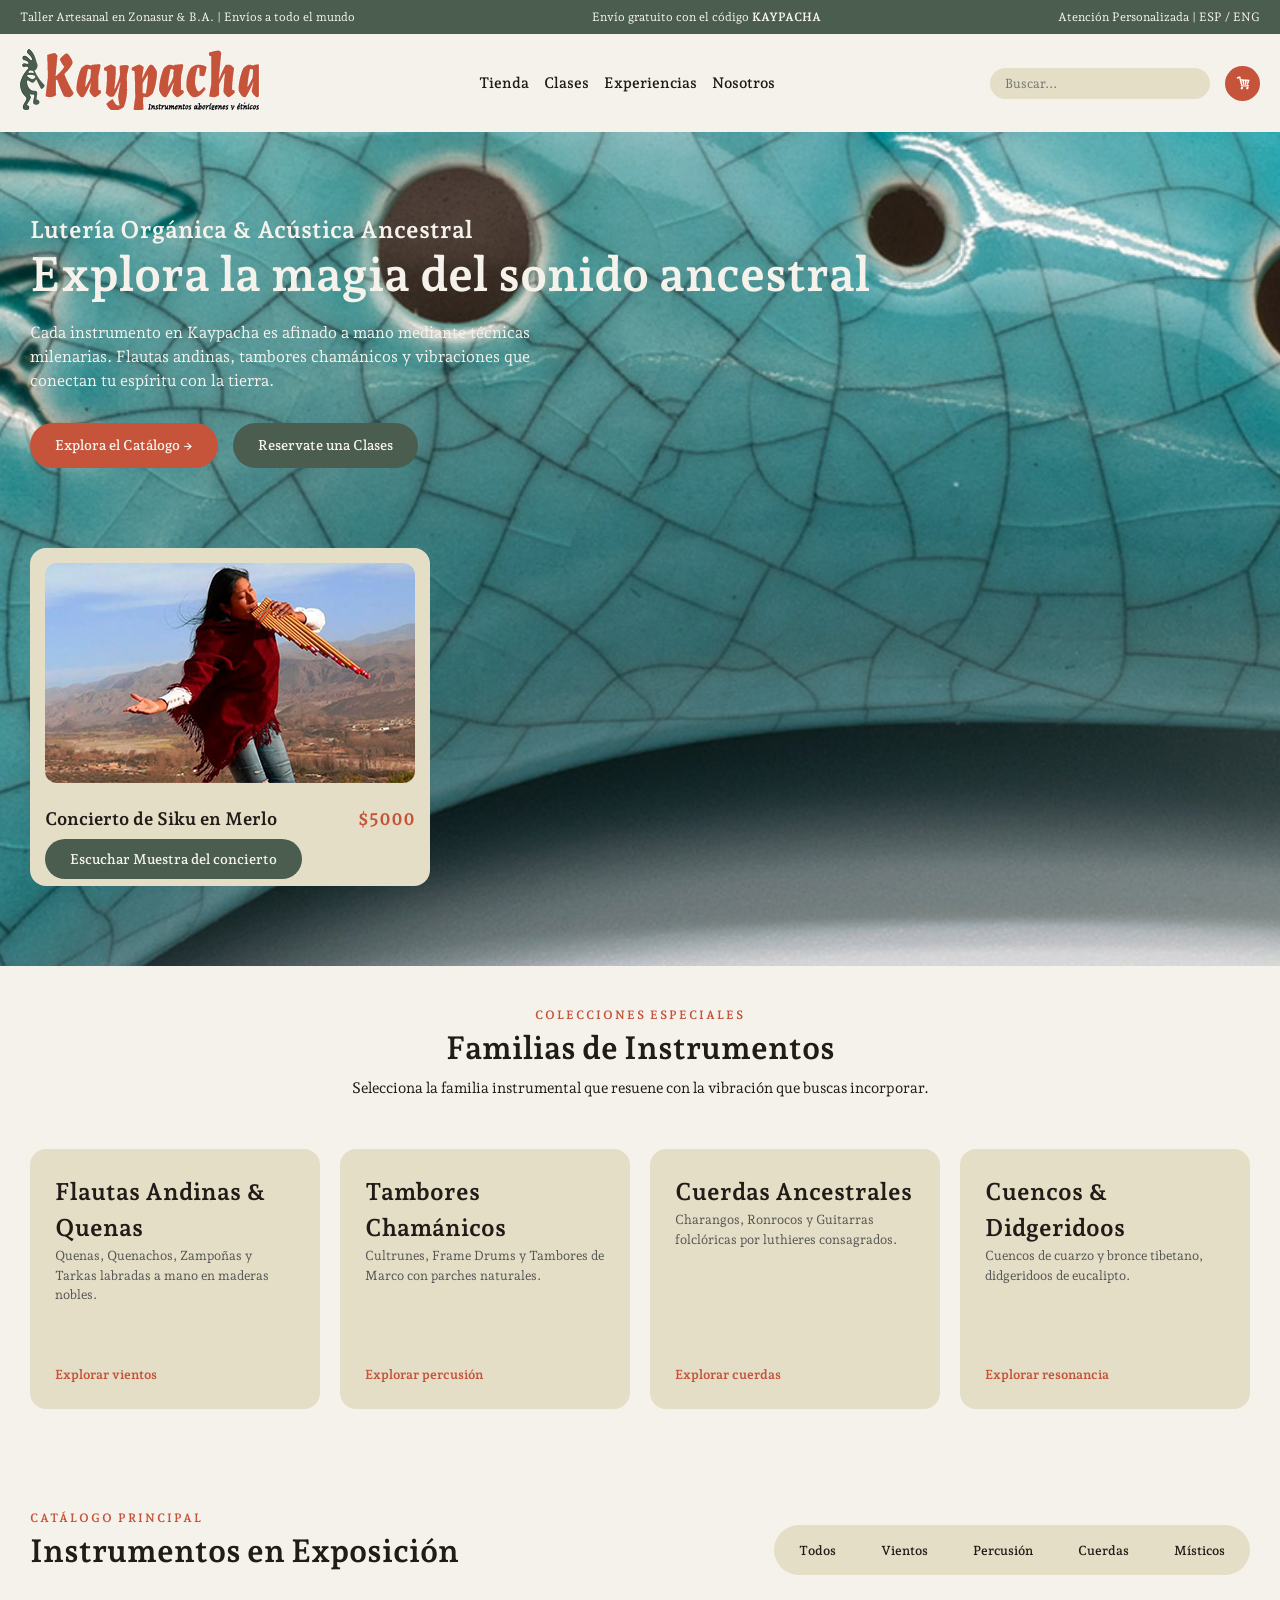
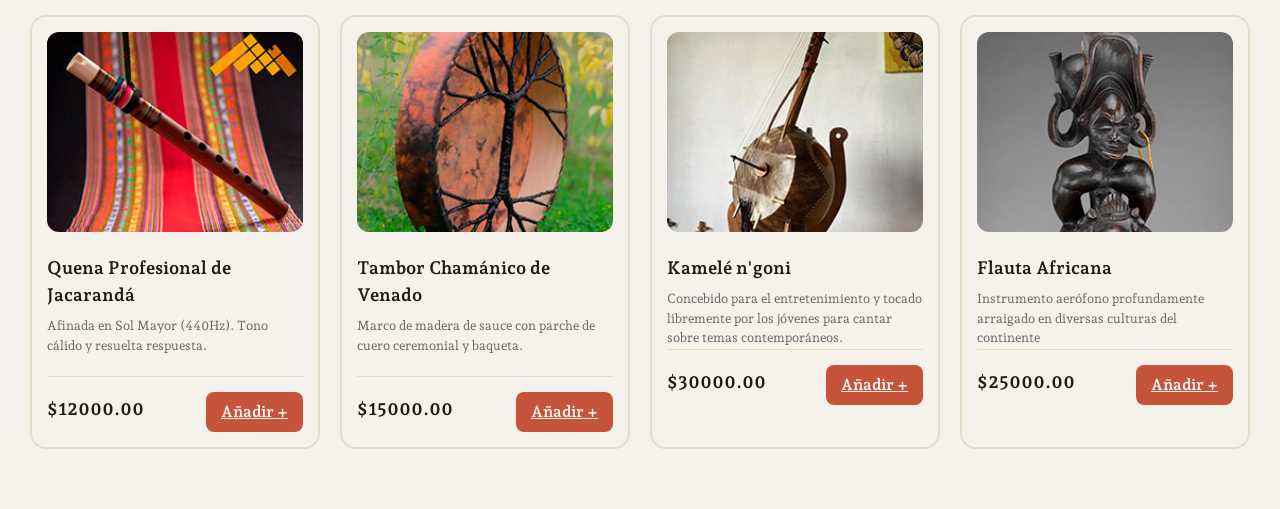
==== index.html @ 6bc09d7e "mas_avances" ====
<!DOCTYPE html>
<html lang="es">
<head>
    <meta charset="UTF-8">
    <meta name="viewport" content="width=device-width, initial-scale=1.0">
    <link rel="stylesheet" href="estilos.css">
    <title>keypacha</title>
</head>
<body>
    <header>
        <div class="green_bar">
            <span>Taller Artesanal en Zonasur & B.A. | Envíos a todo el mundo</span>
            <span>Envío gratuito con el código <strong>KAYPACHA</strong></span>
            <span>Atención Personalizada | ESP / ENG</span>
        </div>
        <nav>
            <div><a href="index.html"><img src="img/logo.gif" alt="keypacha"></a></div>
            <ul>
                <li><a href="index.html">Tienda</a></li>
                <li><a href="clases.html">Clases</a></li>
                <li><a href="experiencias.html">Experiencias</a></li>
                <li><a href="nosotros.html">Nosotros</a></li>
            </ul>
            <div class="search_section">
                <input type="text" class="search_bar" placeholder="Buscar...">
                <a href="#" class="icono-carrito"><img src="img/carrito.svg" alt=""></a>
            </div>
        </nav>
    </header>
    <main>
        <section class="front">
            <div class="front_text">
                <h2>Lutería Orgánica & Acústica Ancestral</h2>
                <h1>Explora la magia del sonido ancestral</h1>
                <p>Cada instrumento en Kaypacha es afinado a mano mediante técnicas milenarias. Flautas andinas, tambores chamánicos y vibraciones que conectan tu espíritu con la tierra.</p>
                <div class="buttons">
                    <a href="#tienda" class="btn-primary">Explora el Catálogo →</a>
                    <a href="clases.html" class="btn-secondary">Reservate una Clases</a>
                </div>
            </div>
            <div class="front_card">
                <img src="img/siku.jpg" alt="siku">
                <div class="front_card_conteiner">
                    <h2>Concierto de Siku en Merlo</h2>
                    <h3 class="price">$5000</h3>
                </div>
                <a href="#" class="btn-secondary">Escuchar Muestra del concierto</a>
            </div>
        </section>
        <section class="collections">
            <h3>COLECCIONES ESPECIALES</h3>
            <h2 class="tittle">Familias de Instrumentos</h2>
            <p class="subtittle">Selecciona la familia instrumental que resuene con la vibración que buscas incorporar.</p>
            <div class="collections_grid">
                <div class="collection_card">
                    <img>
                    <h2>Flautas Andinas & Quenas</h2>
                    <p>Quenas, Quenachos, Zampoñas y Tarkas labradas a mano en maderas nobles.</p>
                    <a href="">Explorar vientos</a>
                </div>
                <div class="collection_card">
                    <img>
                    <h2>Tambores Chamánicos</h2>
                    <p>Cultrunes, Frame Drums y Tambores de Marco con parches naturales.</p>
                    <a href="">Explorar percusión</a>
                </div>
                <div class="collection_card">
                    <img>
                    <h2>Cuerdas Ancestrales</h2>
                    <p>Charangos, Ronrocos y Guitarras folclóricas por luthieres consagrados.</p>
                    <a href="">Explorar cuerdas</a>
                </div>
                <div class="collection_card">
                    <img>
                    <h2>Cuencos & Didgeridoos</h2>
                    <p>Cuencos de cuarzo y bronce tibetano, didgeridoos de eucalipto.</p>
                    <a href="">Explorar resonancia</a>
                </div>
            </div>
        </section>
        <section class="catalog">
            <div class="catalog_header">
                <div>
                    <h3>CATÁLOGO PRINCIPAL</h3>
                    <h2>Instrumentos en Exposición</h2>
                </div>
                <ul class="filters">
                    <li class="button_filter"><a href="">Todos</a></li>
                    <li class="button_filter"><a href="">Vientos</a></li>
                    <li class="button_filter"><a href="">Percusión</a></li>
                    <li class="button_filter"><a href="">Cuerdas</a></li>
                    <li class="button_filter"><a href="">Místicos</a></li>
                </ul>
            </div>
            <div class="products_grid">
                <div class="product_card">
                    <img src="img/qna.jpg" alt="">
                    <h2>Quena Profesional de Jacarandá</h2>
                    <p>Afinada en Sol Mayor (440Hz). Tono cálido y resuelta respuesta.</p>
                    <div class="product_card_footer">
                        <h2>$12000.00</h2>
                        <a href="" class="add_button">Añadir +</a>
                    </div>
                </div>
                <div class="product_card">
                    <img src="img/tm.jpg" alt="">
                    <h2>Tambor Chamánico de Venado</h2>
                    <p>Marco de madera de sauce con parche de cuero ceremonial y baqueta.</p>
                    <div class="product_card_footer">
                        <h2>$15000.00</h2>
                        <a href="" class="add_button">Añadir +</a>
                    </div>
                </div>
                <div class="product_card">
                    <img src="img/km.jpg" alt="">
                    <h2>Kamelé n'goni</h2>
                    <p>Concebido para el entretenimiento y tocado libremente por los jóvenes para cantar sobre temas contemporáneos.</p>
                    <div class="product_card_footer">
                        <h2>$30000.00</h2>
                        <a href="" class="add_button">Añadir +</a>
                    </div>
                </div>
                <div class="product_card">
                    <img src="img/fl.jpg" alt="">
                    <h2>Flauta Africana</h2>
                    <p>Instrumento aerófono profundamente arraigado en diversas culturas del continente</p>
                    <div class="product_card_footer">
                        <h2>$25000.00</h2>
                        <a href="" class="add_button">Añadir +</a>
                    </div>
                </div>
            </div>
        </section>
    </main>
    <footer>
        <div>
            <div>
                <h2></h2>
                <p></p>
            </div>
            <div>
                <h2></h2>
                <a href=""></a>
                <a href=""></a>
            </div>
            <div>
                <h2></h2>
                <a href=""></a>
                <a href=""></a>
            </div>
        </div>
        <h3></h3>
    </footer>
</body>
</html>
---- estilos.css ----
/*general*/
@charset "UTF-8" ;
@import url('https://fonts.googleapis.com/css2?family=Andada+Pro:wght@400;600;700&display=swap');
:root {
    --color-fondo: #F5F2EC;
    --color-tarjetas: #E4DEC7;
    --color-texto: #221C18;
    --color-terracota: #C6543A;
    --color-verde: #4A5D4E;
    --fuente: 'Andada Pro', serif;
}
* {
    margin: 0;
    padding: 0;
    box-sizing: border-box;
}
body {
    background-color: var(--color-fondo);
    color: var(--color-texto);
    font-family: var(--fuente);
    line-height: 1.5;
}
/*header*/
.green_bar{
    background-color: var(--color-verde);
    color: var(--color-fondo);
    font-size: 12px;
    padding: 8px 20px;
    display: flex;
    justify-content: space-between;
    align-items: center;
}
nav{
    display: flex;
    justify-content: space-between;
    padding: 15px 20px;
    align-items: center;
}
nav ul{
    display: flex;
    gap: 15px;
}
nav li{
    list-style: none;
}
nav a {
    color: var(--color-texto);
    text-decoration: none;
    font-weight: 600;
    font-size: 15px;
}
.search_section {
    display: flex;
    align-items: center;
    gap: 15px;
}
.search_bar {
    background-color: var(--color-tarjetas);
    border: none;
    padding: 8px 15px;
    border-radius: 20px;
    font-family: inherit;
    font-size: 13px;
    width: 220px;
}
.icono-carrito {
    background-color: var(--color-terracota);
    color: var(--color-fondo);
    width: 35px;
    height: 35px;
    border-radius: 50%;
    display: flex;
    justify-content: center;
    align-items: center;
    text-decoration: none;
    font-weight: bold;
}
/*section .front*/
.front{
    display: flex;
    background-image: url('img/oca.jpg');
    background-size: cover;
    background-position: center;
    padding: 80px 30px; 
    color: var(--color-fondo);    
    justify-content: space-between;
    align-items: center;
    gap: 40px;
    flex-wrap: wrap;
}
.front_text h1 {
    font-size: 48px;
    line-height: 1.1;
    margin-bottom: 20px;
}
.front_text p {
    font-size: 16px;
    margin-bottom: 30px;
    max-width: 500px;
}
.buttons {
    display: flex;
    gap: 15px;
    margin-bottom: 40px;
}
.btn-primary{
    background-color: var(--color-terracota);
    color: var(--color-fondo);
    padding: 12px 25px;
    border-radius: 25px;
    text-decoration: none;
    font-weight: 600;
    font-size: 14px;

}
.btn-secondary{
    background-color: var(--color-verde);
    color: var(--color-fondo);
    padding: 12px 25px;
    border-radius: 25px;
    text-decoration: none;
    font-weight: 600;
    font-size: 14px;
}
.front_card {
    background-color: var(--color-tarjetas);
    padding: 15px;
    border-radius: 16px;
    width: 400px;
    color: var(--color-texto);
    position: relative;
}
.front_card img {
    width: 100%;
    height: 220px;
    object-fit: cover;
    border-radius: 12px;
    margin-bottom: 15px;
}
.front_card_conteiner {
    display: flex;
    justify-content: space-between;
    align-items: center;
    margin-bottom: 15px;
}
.front_card_conteiner h2 {
    font-size: 18px;
}
.front_card h3.price {
    color: var(--color-terracota);
    font-weight: bold;
    font-size: 18px;
}
/*collections*/
.collections {
    padding: 80px 0;
    background-color: var(--color-fondo);
    text-align: center;
    padding: 40px 30px;
}
.collections .tittle{
    font-size: 32px;
    margin-bottom: 5px;
}
.collections .subtittle{
    font-size: 15px;
    margin-bottom: 50px;
}
.collections h3 {
    color: var(--color-terracota);
    font-size: 12px;
    font-weight: bold;
    letter-spacing: 2px;
}
.collections_grid {
    display: grid;
    grid-template-columns: repeat(auto-fit, minmax(250px, 1fr));
    gap: 20px;
}
.collection_card {
    background-color: var(--color-tarjetas);
    border-radius: 16px;
    padding: 25px;
    text-align: left;
    height: 260px;
    display: flex;
    flex-direction: column;
}
.collection_card h3 {
    font-size: 20px;
    margin-bottom: 10px;
}
.collection_card p {
    font-size: 13px;
    color: #555;
    flex-grow: 1;
}
.collection_card a {
    color: var(--color-terracota);
    font-weight: 700;
    font-size: 13px;
    text-decoration: none;
}
/*catalog*/
.catalog{
    padding: 60px 30px;
    background-color: var(--color-fondo);
}
.catalog_header {
    display: flex;
    justify-content: space-between;
    align-items: flex-end;
    margin-bottom: 40px;
    flex-wrap: wrap;
}
.catalog_header div h3 {
    color: var(--color-terracota);
    font-size: 12px;
    font-weight: bold;
    letter-spacing: 2px;
}
.catalog_header div h2{
    font-size: 32px;
}
.filters {
    background-color: var(--color-tarjetas);
    padding: 5px;
    border-radius: 30px;
    display: flex;
    gap: 5px;
}
.button_filter {
    list-style: none;
    padding: 8px 20px;
    border-radius: 20px;
    cursor: pointer;
    transition: all 0.3s ease;
}
.button_filter a{
    text-decoration: none;
    color: var(--color-texto);
    font-family: inherit;
    font-weight: 600;
    font-size: 13px;
}
.product_card {
    background-color: var(--color-fondo);
    border: 2px solid var(--color-tarjetas);
    border-radius: 16px;
    padding: 15px;
    position: relative;
}
.product_card img {
    width: 100%;
    height: 200px;
    object-fit: cover;
    border-radius: 12px;
    margin-bottom: 15px;
}
.product_card h2 {
    font-size: 18px;
    margin-bottom: 8px;
}
.product_card p {
    font-size: 13px;
    color: #666;
    margin-bottom: 20px;
    height: 40px; 
}
.products_grid {
    display: grid;
    grid-template-columns: repeat(auto-fit, minmax(250px, 1fr));
    gap: 20px;
}
.product_card_footer {
    display: flex;
    justify-content: space-between;
    align-items: center;
    border-top: 1px solid var(--color-tarjetas);
    padding-top: 15px;
}
.add_button {
    background-color: var(--color-terracota);
    color: var(--color-fondo);
    border: none;
    padding: 8px 15px;
    border-radius: 8px;
    font-weight: bold;
    font-family: inherit;
    cursor: pointer;
}
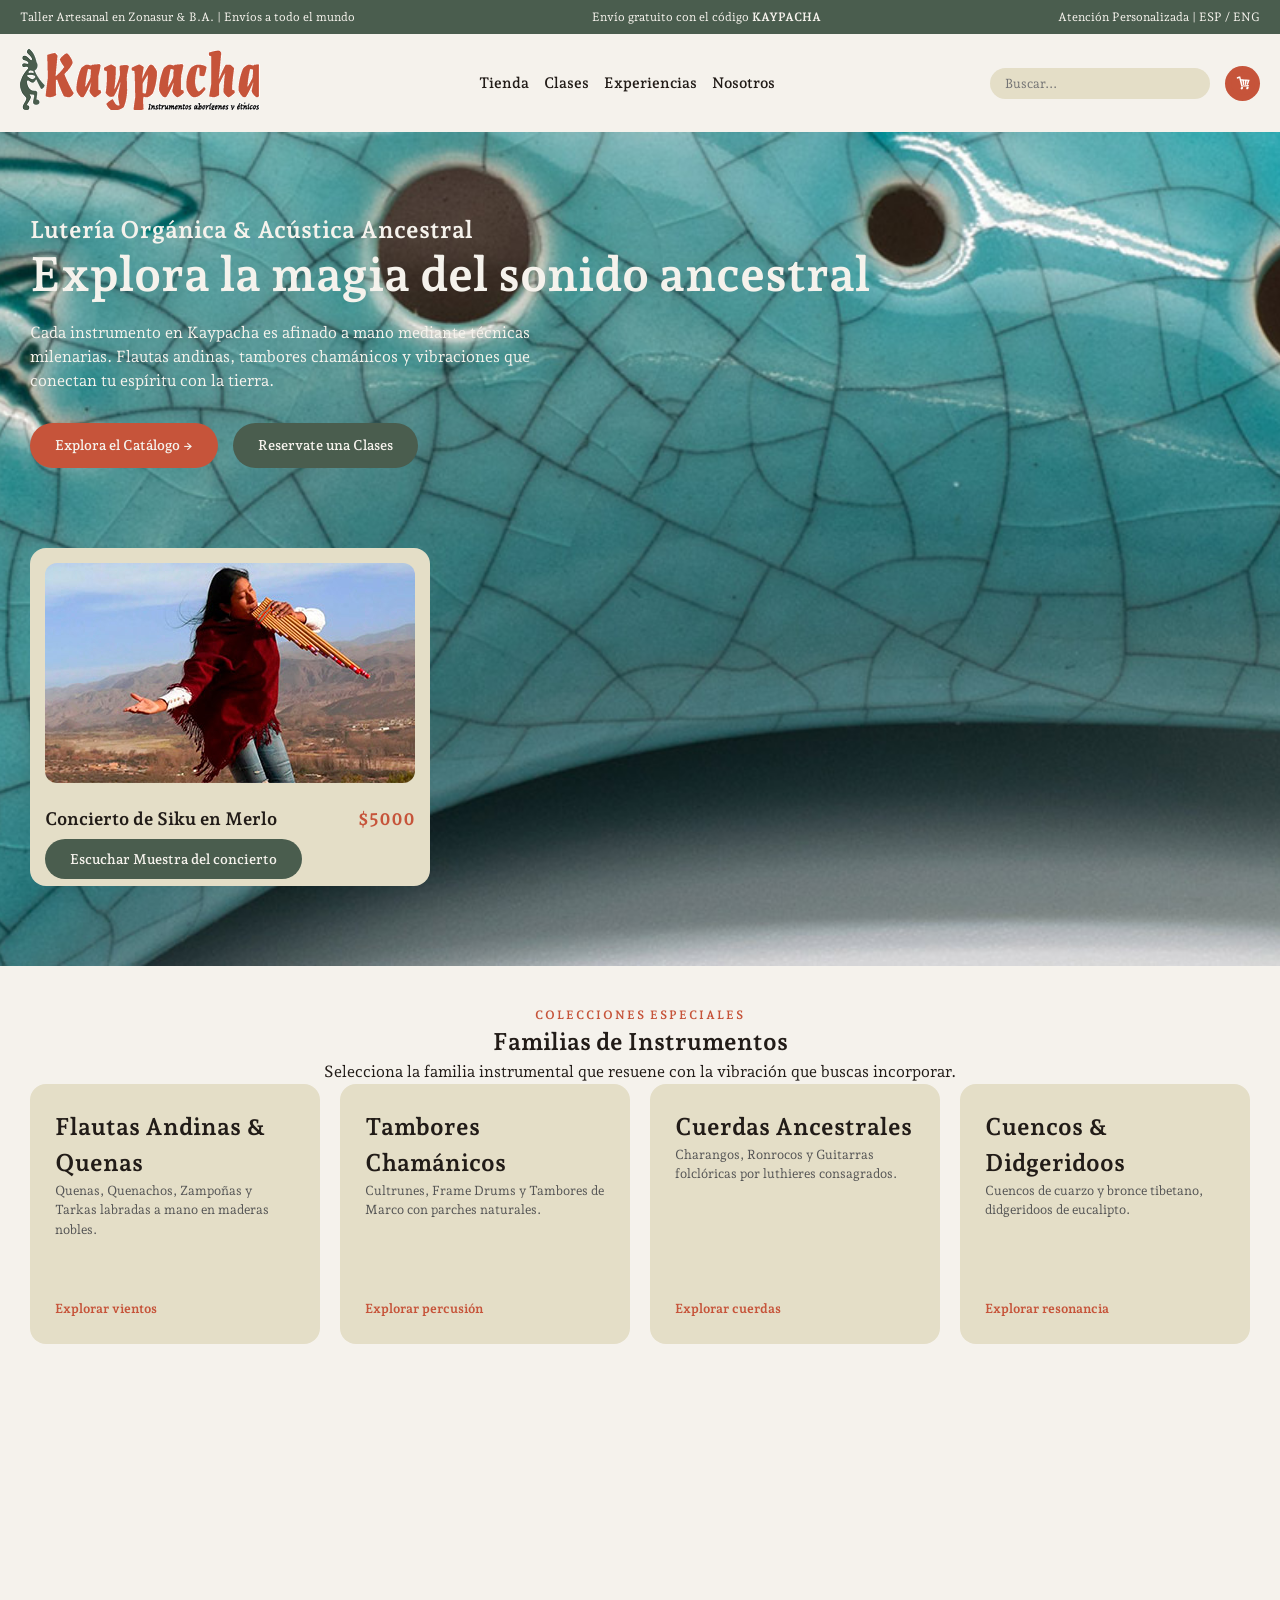
==== commit dacfe5b7: "Merge pull request #15 from Compu3Unla/main pull" ====
--- a/index.html
+++ b/index.html
@@ -3,7 +3,7 @@
 <head>
     <meta charset="UTF-8">
     <meta name="viewport" content="width=device-width, initial-scale=1.0">
-    <link rel="stylesheet" href="estilos.css">
+    <link rel="stylesheet" href="style.css">
     <title>keypacha</title>
 </head>
 <body>
@@ -49,8 +49,8 @@
         </section>
         <section class="collections">
             <h3>COLECCIONES ESPECIALES</h3>
-            <h2 class="tittle">Familias de Instrumentos</h2>
-            <p class="subtittle">Selecciona la familia instrumental que resuene con la vibración que buscas incorporar.</p>
+            <h2>Familias de Instrumentos</h2>
+            <p>Selecciona la familia instrumental que resuene con la vibración que buscas incorporar.</p>
             <div class="collections_grid">
                 <div class="collection_card">
                     <img>
@@ -78,55 +78,55 @@
                 </div>
             </div>
         </section>
-        <section class="catalog">
-            <div class="catalog_header">
+        <section>
+            <div>
                 <div>
-                    <h3>CATÁLOGO PRINCIPAL</h3>
-                    <h2>Instrumentos en Exposición</h2>
+                    <h3></h3>
+                    <h2></h2>
                 </div>
-                <ul class="filters">
-                    <li class="button_filter"><a href="">Todos</a></li>
-                    <li class="button_filter"><a href="">Vientos</a></li>
-                    <li class="button_filter"><a href="">Percusión</a></li>
-                    <li class="button_filter"><a href="">Cuerdas</a></li>
-                    <li class="button_filter"><a href="">Místicos</a></li>
+                <ul>
+                    <li></li>
+                    <li></li>
+                    <li></li>
+                    <li></li>
+                    <li></li>
                 </ul>
             </div>
-            <div class="products_grid">
-                <div class="product_card">
-                    <img src="img/qna.jpg" alt="">
-                    <h2>Quena Profesional de Jacarandá</h2>
-                    <p>Afinada en Sol Mayor (440Hz). Tono cálido y resuelta respuesta.</p>
-                    <div class="product_card_footer">
-                        <h2>$12000.00</h2>
-                        <a href="" class="add_button">Añadir +</a>
+            <div>
+                <div>
+                    <img src="" alt="">
+                    <h2></h2>
+                    <h3></h3>
+                    <div>
+                        <h2></h2>
+                        <a href=""></a>
                     </div>
                 </div>
-                <div class="product_card">
-                    <img src="img/tm.jpg" alt="">
-                    <h2>Tambor Chamánico de Venado</h2>
-                    <p>Marco de madera de sauce con parche de cuero ceremonial y baqueta.</p>
-                    <div class="product_card_footer">
-                        <h2>$15000.00</h2>
-                        <a href="" class="add_button">Añadir +</a>
+                <div>
+                    <img src="" alt="">
+                    <h2></h2>
+                    <h3></h3>
+                    <div>
+                        <h2></h2>
+                        <a href=""></a>
                     </div>
                 </div>
-                <div class="product_card">
-                    <img src="img/km.jpg" alt="">
-                    <h2>Kamelé n'goni</h2>
-                    <p>Concebido para el entretenimiento y tocado libremente por los jóvenes para cantar sobre temas contemporáneos.</p>
-                    <div class="product_card_footer">
-                        <h2>$30000.00</h2>
-                        <a href="" class="add_button">Añadir +</a>
+                <div>
+                    <img src="" alt="">
+                    <h2></h2>
+                    <h3></h3>
+                    <div>
+                        <h2></h2>
+                        <a href=""></a>
                     </div>
                 </div>
-                <div class="product_card">
-                    <img src="img/fl.jpg" alt="">
-                    <h2>Flauta Africana</h2>
-                    <p>Instrumento aerófono profundamente arraigado en diversas culturas del continente</p>
-                    <div class="product_card_footer">
-                        <h2>$25000.00</h2>
-                        <a href="" class="add_button">Añadir +</a>
+                <div>
+                    <img src="" alt="">
+                    <h2></h2>
+                    <h3></h3>
+                    <div>
+                        <h2></h2>
+                        <a href=""></a>
                     </div>
                 </div>
             </div>
--- a/style.css
+++ b/style.css
@@ -0,0 +1,291 @@
+/*general*/
+@charset "UTF-8" ;
+@import url('https://fonts.googleapis.com/css2?family=Andada+Pro:wght@400;600;700&display=swap');
+:root {
+    --color-fondo: #F5F2EC;
+    --color-tarjetas: #E4DEC7;
+    --color-texto: #221C18;
+    --color-terracota: #C6543A;
+    --color-verde: #4A5D4E;
+    --fuente: 'Andada Pro', serif;
+}
+* {
+    margin: 0;
+    padding: 0;
+    box-sizing: border-box;
+}
+body {
+    background-color: var(--color-fondo);
+    color: var(--color-texto);
+    font-family: var(--fuente);
+    line-height: 1.5;
+}
+/*header*/
+.green_bar{
+    background-color: var(--color-verde);
+    color: var(--color-fondo);
+    font-size: 12px;
+    padding: 8px 20px;
+    display: flex;
+    justify-content: space-between;
+    align-items: center;
+}
+nav{
+    display: flex;
+    justify-content: space-between;
+    padding: 15px 20px;
+    align-items: center;
+}
+nav ul{
+    display: flex;
+    gap: 15px;
+}
+nav li{
+    list-style: none;
+}
+nav a {
+    color: var(--color-texto);
+    text-decoration: none;
+    font-weight: 600;
+    font-size: 15px;
+}
+.search_section {
+    display: flex;
+    align-items: center;
+    gap: 15px;
+}
+.search_bar {
+    background-color: var(--color-tarjetas);
+    border: none;
+    padding: 8px 15px;
+    border-radius: 20px;
+    font-family: inherit;
+    font-size: 13px;
+    width: 220px;
+}
+.icono-carrito {
+    background-color: var(--color-terracota);
+    color: var(--color-fondo);
+    width: 35px;
+    height: 35px;
+    border-radius: 50%;
+    display: flex;
+    justify-content: center;
+    align-items: center;
+    text-decoration: none;
+    font-weight: bold;
+}
+/*section .front*/
+.front{
+    display: flex;
+    background-image: url('img/oca.jpg');
+    background-size: cover;
+    background-position: center;
+    padding: 80px 30px; 
+    color: var(--color-fondo);    
+    justify-content: space-between;
+    align-items: center;
+    gap: 40px;
+    flex-wrap: wrap;
+}
+.front_text h1 {
+    font-size: 48px;
+    line-height: 1.1;
+    margin-bottom: 20px;
+}
+.front_text p {
+    font-size: 16px;
+    margin-bottom: 30px;
+    max-width: 500px;
+}
+.buttons {
+    display: flex;
+    gap: 15px;
+    margin-bottom: 40px;
+}
+.btn-primary{
+    background-color: var(--color-terracota);
+    color: var(--color-fondo);
+    padding: 12px 25px;
+    border-radius: 25px;
+    text-decoration: none;
+    font-weight: 600;
+    font-size: 14px;
+
+}
+.btn-secondary{
+    background-color: var(--color-verde);
+    color: var(--color-fondo);
+    padding: 12px 25px;
+    border-radius: 25px;
+    text-decoration: none;
+    font-weight: 600;
+    font-size: 14px;
+}
+.front_card {
+    background-color: var(--color-tarjetas);
+    padding: 15px;
+    border-radius: 16px;
+    width: 400px;
+    color: var(--color-texto);
+    position: relative;
+}
+.front_card img {
+    width: 100%;
+    height: 220px;
+    object-fit: cover;
+    border-radius: 12px;
+    margin-bottom: 15px;
+}
+.front_card_conteiner {
+    display: flex;
+    justify-content: space-between;
+    align-items: center;
+    margin-bottom: 15px;
+}
+.front_card_conteiner h2 {
+    font-size: 18px;
+}
+.front_card h3.price {
+    color: var(--color-terracota);
+    font-weight: bold;
+    font-size: 18px;
+}
+/*collections*/
+.collections {
+    padding: 80px 0;
+    background-color: var(--color-fondo);
+    text-align: center;
+    padding: 40px 30px;
+}
+.collections .tittle{
+    font-size: 32px;
+    margin-bottom: 5px;
+}
+.collections .subtittle{
+    font-size: 15px;
+    margin-bottom: 50px;
+}
+.collections h3 {
+    color: var(--color-terracota);
+    font-size: 12px;
+    font-weight: bold;
+    letter-spacing: 2px;
+}
+.collections_grid {
+    display: grid;
+    grid-template-columns: repeat(auto-fit, minmax(250px, 1fr));
+    gap: 20px;
+}
+.collection_card {
+    background-color: var(--color-tarjetas);
+    border-radius: 16px;
+    padding: 25px;
+    text-align: left;
+    height: 260px;
+    display: flex;
+    flex-direction: column;
+}
+.collection_card h3 {
+    font-size: 20px;
+    margin-bottom: 10px;
+}
+.collection_card p {
+    font-size: 13px;
+    color: #555;
+    flex-grow: 1;
+}
+.collection_card a {
+    color: var(--color-terracota);
+    font-weight: 700;
+    font-size: 13px;
+    text-decoration: none;
+}
+/*catalog*/
+.catalog{
+    padding: 60px 30px;
+    background-color: var(--color-fondo);
+}
+.catalog_header {
+    display: flex;
+    justify-content: space-between;
+    align-items: flex-end;
+    margin-bottom: 40px;
+    flex-wrap: wrap;
+}
+.catalog_header div h3 {
+    color: var(--color-terracota);
+    font-size: 12px;
+    font-weight: bold;
+    letter-spacing: 2px;
+}
+.catalog_header div h2{
+    font-size: 32px;
+}
+.filters {
+    background-color: var(--color-tarjetas);
+    padding: 5px;
+    border-radius: 30px;
+    display: flex;
+    gap: 5px;
+}
+.button_filter {
+    list-style: none;
+    padding: 8px 20px;
+    border-radius: 20px;
+    cursor: pointer;
+    transition: all 0.3s ease;
+}
+.button_filter a{
+    text-decoration: none;
+    color: var(--color-texto);
+    font-family: inherit;
+    font-weight: 600;
+    font-size: 13px;
+}
+.product_card {
+    background-color: var(--color-fondo);
+    border: 2px solid var(--color-tarjetas);
+    border-radius: 16px;
+    padding: 15px;
+    position: relative;
+}
+.product_card img {
+    width: 100%;
+    height: 200px;
+    object-fit: cover;
+    border-radius: 12px;
+    margin-bottom: 15px;
+}
+.product_card h2 {
+    font-size: 18px;
+    margin-bottom: 8px;
+}
+.product_card p {
+    font-size: 13px;
+    color: #666;
+    margin-bottom: 20px;
+    height: 40px; 
+}
+.products_grid {
+    display: grid;
+    grid-template-columns: repeat(auto-fit, minmax(250px, 1fr));
+    gap: 20px;
+}
+.product_card_footer {
+    display: flex;
+    justify-content: space-between;
+    align-items: center;
+    border-top: 1px solid var(--color-tarjetas);
+    padding-top: 15px;
+}
+.add_button {
+    background-color: var(--color-terracota);
+    color: var(--color-fondo);
+    border: none;
+    padding: 8px 15px;
+    border-radius: 8px;
+    font-weight: bold;
+    font-family: inherit;
+    cursor: pointer;
+}
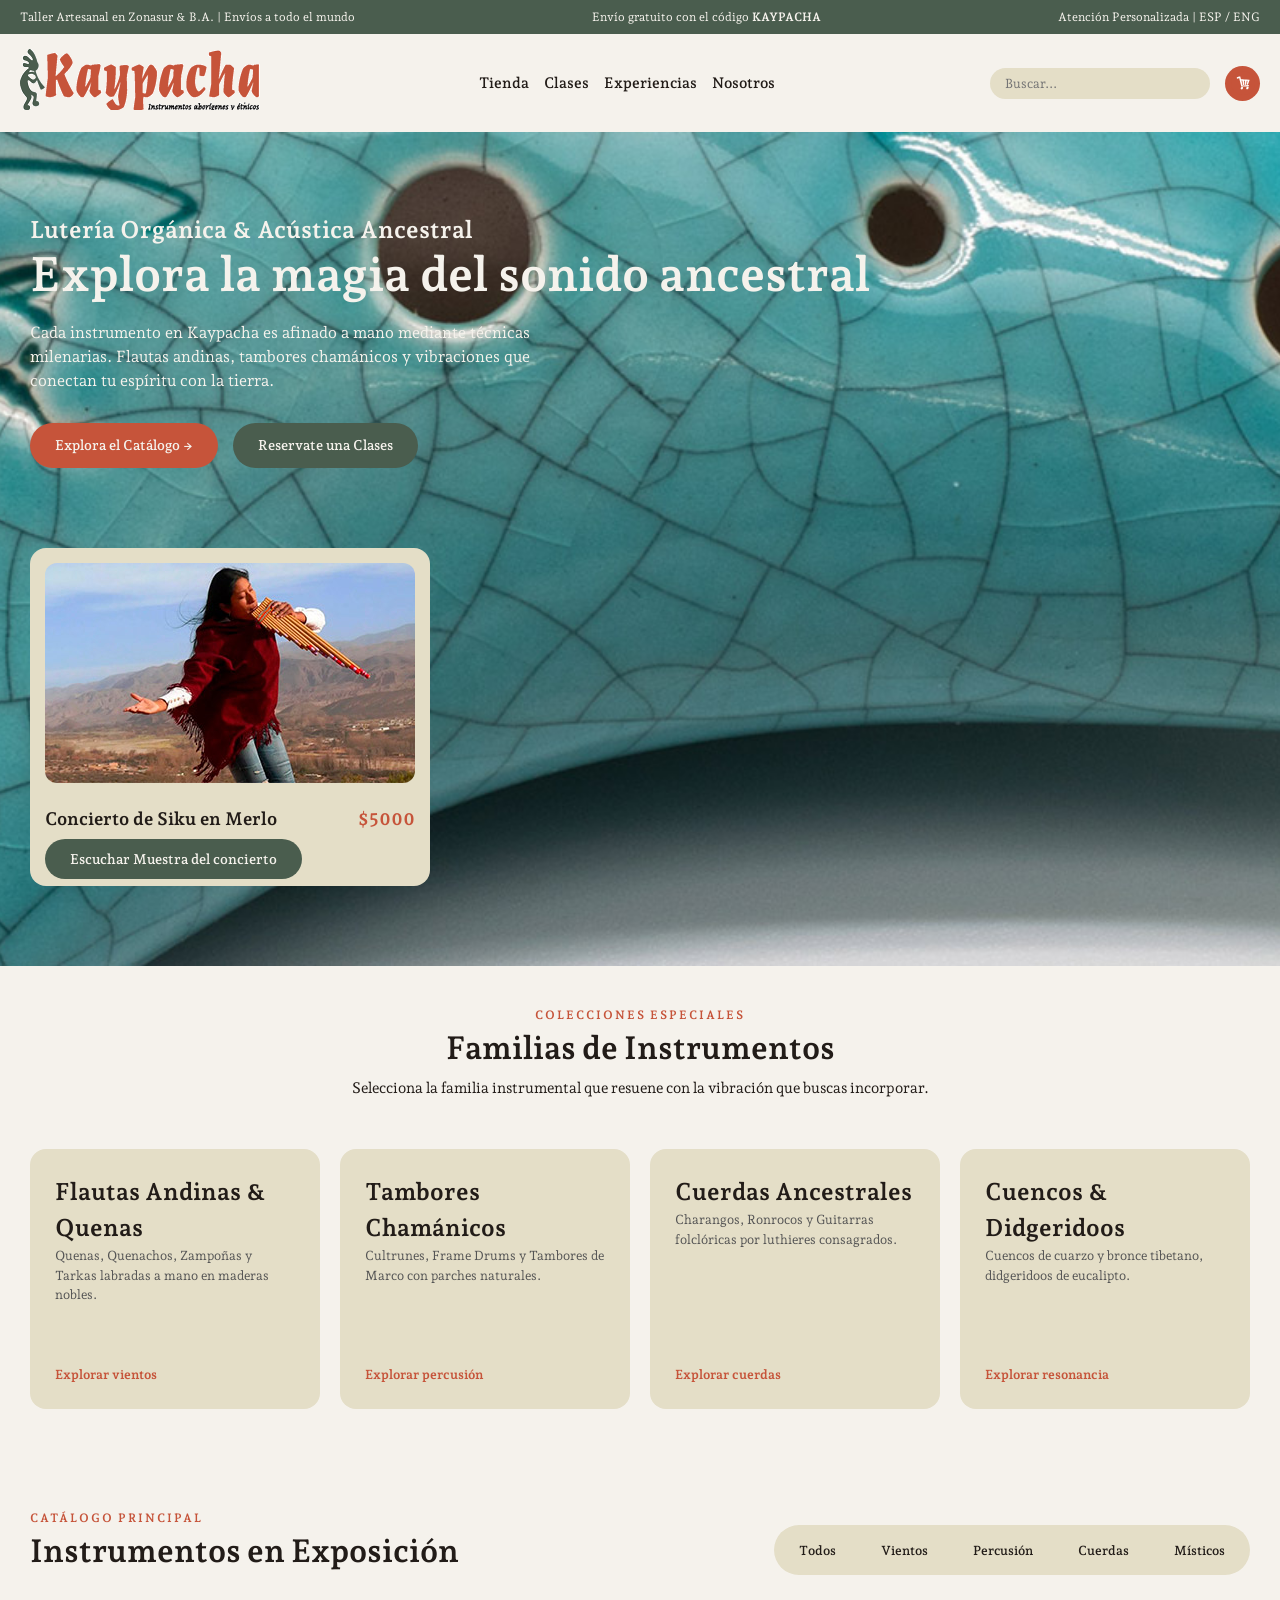
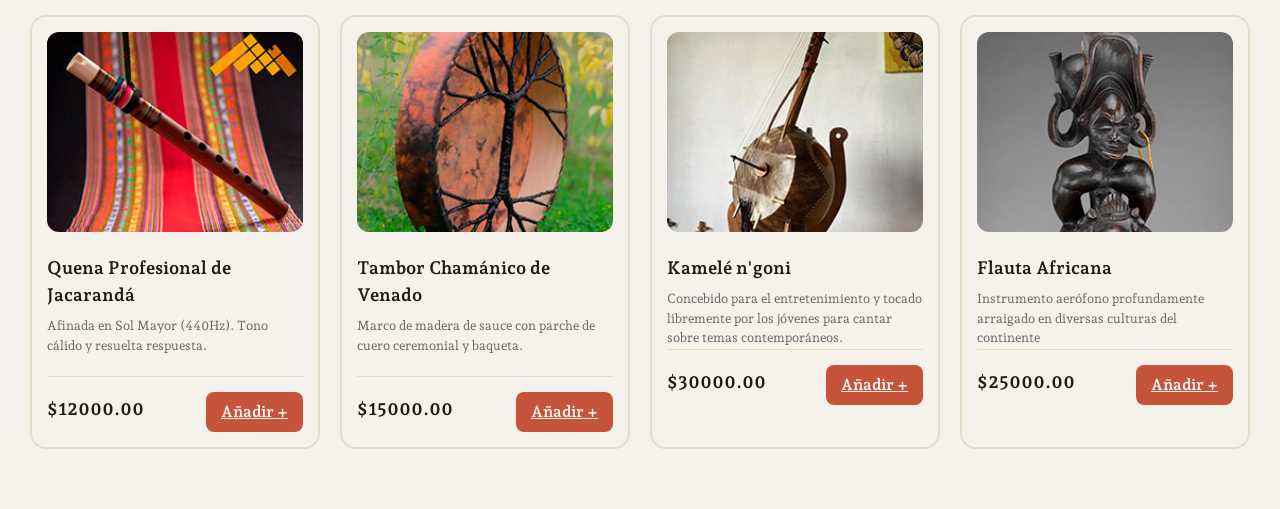
==== commit adbee424: "Merge pull request #19 from Compu3Unla/zalazar-branch Zalazar branch" ====
--- a/index.html
+++ b/index.html
@@ -3,7 +3,7 @@
 <head>
     <meta charset="UTF-8">
     <meta name="viewport" content="width=device-width, initial-scale=1.0">
-    <link rel="stylesheet" href="style.css">
+    <link rel="stylesheet" href="estilos.css">
     <title>keypacha</title>
 </head>
 <body>
@@ -49,8 +49,8 @@
         </section>
         <section class="collections">
             <h3>COLECCIONES ESPECIALES</h3>
-            <h2>Familias de Instrumentos</h2>
-            <p>Selecciona la familia instrumental que resuene con la vibración que buscas incorporar.</p>
+            <h2 class="tittle">Familias de Instrumentos</h2>
+            <p class="subtittle">Selecciona la familia instrumental que resuene con la vibración que buscas incorporar.</p>
             <div class="collections_grid">
                 <div class="collection_card">
                     <img>
@@ -78,55 +78,55 @@
                 </div>
             </div>
         </section>
-        <section>
-            <div>
+        <section class="catalog">
+            <div class="catalog_header">
                 <div>
-                    <h3></h3>
-                    <h2></h2>
+                    <h3>CATÁLOGO PRINCIPAL</h3>
+                    <h2>Instrumentos en Exposición</h2>
                 </div>
-                <ul>
-                    <li></li>
-                    <li></li>
-                    <li></li>
-                    <li></li>
-                    <li></li>
+                <ul class="filters">
+                    <li class="button_filter"><a href="">Todos</a></li>
+                    <li class="button_filter"><a href="">Vientos</a></li>
+                    <li class="button_filter"><a href="">Percusión</a></li>
+                    <li class="button_filter"><a href="">Cuerdas</a></li>
+                    <li class="button_filter"><a href="">Místicos</a></li>
                 </ul>
             </div>
-            <div>
-                <div>
-                    <img src="" alt="">
-                    <h2></h2>
-                    <h3></h3>
-                    <div>
-                        <h2></h2>
-                        <a href=""></a>
+            <div class="products_grid">
+                <div class="product_card">
+                    <img src="img/qna.jpg" alt="">
+                    <h2>Quena Profesional de Jacarandá</h2>
+                    <p>Afinada en Sol Mayor (440Hz). Tono cálido y resuelta respuesta.</p>
+                    <div class="product_card_footer">
+                        <h2>$12000.00</h2>
+                        <a href="" class="add_button">Añadir +</a>
                     </div>
                 </div>
-                <div>
-                    <img src="" alt="">
-                    <h2></h2>
-                    <h3></h3>
-                    <div>
-                        <h2></h2>
-                        <a href=""></a>
+                <div class="product_card">
+                    <img src="img/tm.jpg" alt="">
+                    <h2>Tambor Chamánico de Venado</h2>
+                    <p>Marco de madera de sauce con parche de cuero ceremonial y baqueta.</p>
+                    <div class="product_card_footer">
+                        <h2>$15000.00</h2>
+                        <a href="" class="add_button">Añadir +</a>
                     </div>
                 </div>
-                <div>
-                    <img src="" alt="">
-                    <h2></h2>
-                    <h3></h3>
-                    <div>
-                        <h2></h2>
-                        <a href=""></a>
+                <div class="product_card">
+                    <img src="img/km.jpg" alt="">
+                    <h2>Kamelé n'goni</h2>
+                    <p>Concebido para el entretenimiento y tocado libremente por los jóvenes para cantar sobre temas contemporáneos.</p>
+                    <div class="product_card_footer">
+                        <h2>$30000.00</h2>
+                        <a href="" class="add_button">Añadir +</a>
                     </div>
                 </div>
-                <div>
-                    <img src="" alt="">
-                    <h2></h2>
-                    <h3></h3>
-                    <div>
-                        <h2></h2>
-                        <a href=""></a>
+                <div class="product_card">
+                    <img src="img/fl.jpg" alt="">
+                    <h2>Flauta Africana</h2>
+                    <p>Instrumento aerófono profundamente arraigado en diversas culturas del continente</p>
+                    <div class="product_card_footer">
+                        <h2>$25000.00</h2>
+                        <a href="" class="add_button">Añadir +</a>
                     </div>
                 </div>
             </div>
--- a/estilos.css
+++ b/estilos.css
@@ -0,0 +1,291 @@
+/*general*/
+@charset "UTF-8" ;
+@import url('https://fonts.googleapis.com/css2?family=Andada+Pro:wght@400;600;700&display=swap');
+:root {
+    --color-fondo: #F5F2EC;
+    --color-tarjetas: #E4DEC7;
+    --color-texto: #221C18;
+    --color-terracota: #C6543A;
+    --color-verde: #4A5D4E;
+    --fuente: 'Andada Pro', serif;
+}
+* {
+    margin: 0;
+    padding: 0;
+    box-sizing: border-box;
+}
+body {
+    background-color: var(--color-fondo);
+    color: var(--color-texto);
+    font-family: var(--fuente);
+    line-height: 1.5;
+}
+/*header*/
+.green_bar{
+    background-color: var(--color-verde);
+    color: var(--color-fondo);
+    font-size: 12px;
+    padding: 8px 20px;
+    display: flex;
+    justify-content: space-between;
+    align-items: center;
+}
+nav{
+    display: flex;
+    justify-content: space-between;
+    padding: 15px 20px;
+    align-items: center;
+}
+nav ul{
+    display: flex;
+    gap: 15px;
+}
+nav li{
+    list-style: none;
+}
+nav a {
+    color: var(--color-texto);
+    text-decoration: none;
+    font-weight: 600;
+    font-size: 15px;
+}
+.search_section {
+    display: flex;
+    align-items: center;
+    gap: 15px;
+}
+.search_bar {
+    background-color: var(--color-tarjetas);
+    border: none;
+    padding: 8px 15px;
+    border-radius: 20px;
+    font-family: inherit;
+    font-size: 13px;
+    width: 220px;
+}
+.icono-carrito {
+    background-color: var(--color-terracota);
+    color: var(--color-fondo);
+    width: 35px;
+    height: 35px;
+    border-radius: 50%;
+    display: flex;
+    justify-content: center;
+    align-items: center;
+    text-decoration: none;
+    font-weight: bold;
+}
+/*section .front*/
+.front{
+    display: flex;
+    background-image: url('img/oca.jpg');
+    background-size: cover;
+    background-position: center;
+    padding: 80px 30px; 
+    color: var(--color-fondo);    
+    justify-content: space-between;
+    align-items: center;
+    gap: 40px;
+    flex-wrap: wrap;
+}
+.front_text h1 {
+    font-size: 48px;
+    line-height: 1.1;
+    margin-bottom: 20px;
+}
+.front_text p {
+    font-size: 16px;
+    margin-bottom: 30px;
+    max-width: 500px;
+}
+.buttons {
+    display: flex;
+    gap: 15px;
+    margin-bottom: 40px;
+}
+.btn-primary{
+    background-color: var(--color-terracota);
+    color: var(--color-fondo);
+    padding: 12px 25px;
+    border-radius: 25px;
+    text-decoration: none;
+    font-weight: 600;
+    font-size: 14px;
+
+}
+.btn-secondary{
+    background-color: var(--color-verde);
+    color: var(--color-fondo);
+    padding: 12px 25px;
+    border-radius: 25px;
+    text-decoration: none;
+    font-weight: 600;
+    font-size: 14px;
+}
+.front_card {
+    background-color: var(--color-tarjetas);
+    padding: 15px;
+    border-radius: 16px;
+    width: 400px;
+    color: var(--color-texto);
+    position: relative;
+}
+.front_card img {
+    width: 100%;
+    height: 220px;
+    object-fit: cover;
+    border-radius: 12px;
+    margin-bottom: 15px;
+}
+.front_card_conteiner {
+    display: flex;
+    justify-content: space-between;
+    align-items: center;
+    margin-bottom: 15px;
+}
+.front_card_conteiner h2 {
+    font-size: 18px;
+}
+.front_card h3.price {
+    color: var(--color-terracota);
+    font-weight: bold;
+    font-size: 18px;
+}
+/*collections*/
+.collections {
+    padding: 80px 0;
+    background-color: var(--color-fondo);
+    text-align: center;
+    padding: 40px 30px;
+}
+.collections .tittle{
+    font-size: 32px;
+    margin-bottom: 5px;
+}
+.collections .subtittle{
+    font-size: 15px;
+    margin-bottom: 50px;
+}
+.collections h3 {
+    color: var(--color-terracota);
+    font-size: 12px;
+    font-weight: bold;
+    letter-spacing: 2px;
+}
+.collections_grid {
+    display: grid;
+    grid-template-columns: repeat(auto-fit, minmax(250px, 1fr));
+    gap: 20px;
+}
+.collection_card {
+    background-color: var(--color-tarjetas);
+    border-radius: 16px;
+    padding: 25px;
+    text-align: left;
+    height: 260px;
+    display: flex;
+    flex-direction: column;
+}
+.collection_card h3 {
+    font-size: 20px;
+    margin-bottom: 10px;
+}
+.collection_card p {
+    font-size: 13px;
+    color: #555;
+    flex-grow: 1;
+}
+.collection_card a {
+    color: var(--color-terracota);
+    font-weight: 700;
+    font-size: 13px;
+    text-decoration: none;
+}
+/*catalog*/
+.catalog{
+    padding: 60px 30px;
+    background-color: var(--color-fondo);
+}
+.catalog_header {
+    display: flex;
+    justify-content: space-between;
+    align-items: flex-end;
+    margin-bottom: 40px;
+    flex-wrap: wrap;
+}
+.catalog_header div h3 {
+    color: var(--color-terracota);
+    font-size: 12px;
+    font-weight: bold;
+    letter-spacing: 2px;
+}
+.catalog_header div h2{
+    font-size: 32px;
+}
+.filters {
+    background-color: var(--color-tarjetas);
+    padding: 5px;
+    border-radius: 30px;
+    display: flex;
+    gap: 5px;
+}
+.button_filter {
+    list-style: none;
+    padding: 8px 20px;
+    border-radius: 20px;
+    cursor: pointer;
+    transition: all 0.3s ease;
+}
+.button_filter a{
+    text-decoration: none;
+    color: var(--color-texto);
+    font-family: inherit;
+    font-weight: 600;
+    font-size: 13px;
+}
+.product_card {
+    background-color: var(--color-fondo);
+    border: 2px solid var(--color-tarjetas);
+    border-radius: 16px;
+    padding: 15px;
+    position: relative;
+}
+.product_card img {
+    width: 100%;
+    height: 200px;
+    object-fit: cover;
+    border-radius: 12px;
+    margin-bottom: 15px;
+}
+.product_card h2 {
+    font-size: 18px;
+    margin-bottom: 8px;
+}
+.product_card p {
+    font-size: 13px;
+    color: #666;
+    margin-bottom: 20px;
+    height: 40px; 
+}
+.products_grid {
+    display: grid;
+    grid-template-columns: repeat(auto-fit, minmax(250px, 1fr));
+    gap: 20px;
+}
+.product_card_footer {
+    display: flex;
+    justify-content: space-between;
+    align-items: center;
+    border-top: 1px solid var(--color-tarjetas);
+    padding-top: 15px;
+}
+.add_button {
+    background-color: var(--color-terracota);
+    color: var(--color-fondo);
+    border: none;
+    padding: 8px 15px;
+    border-radius: 8px;
+    font-weight: bold;
+    font-family: inherit;
+    cursor: pointer;
+}
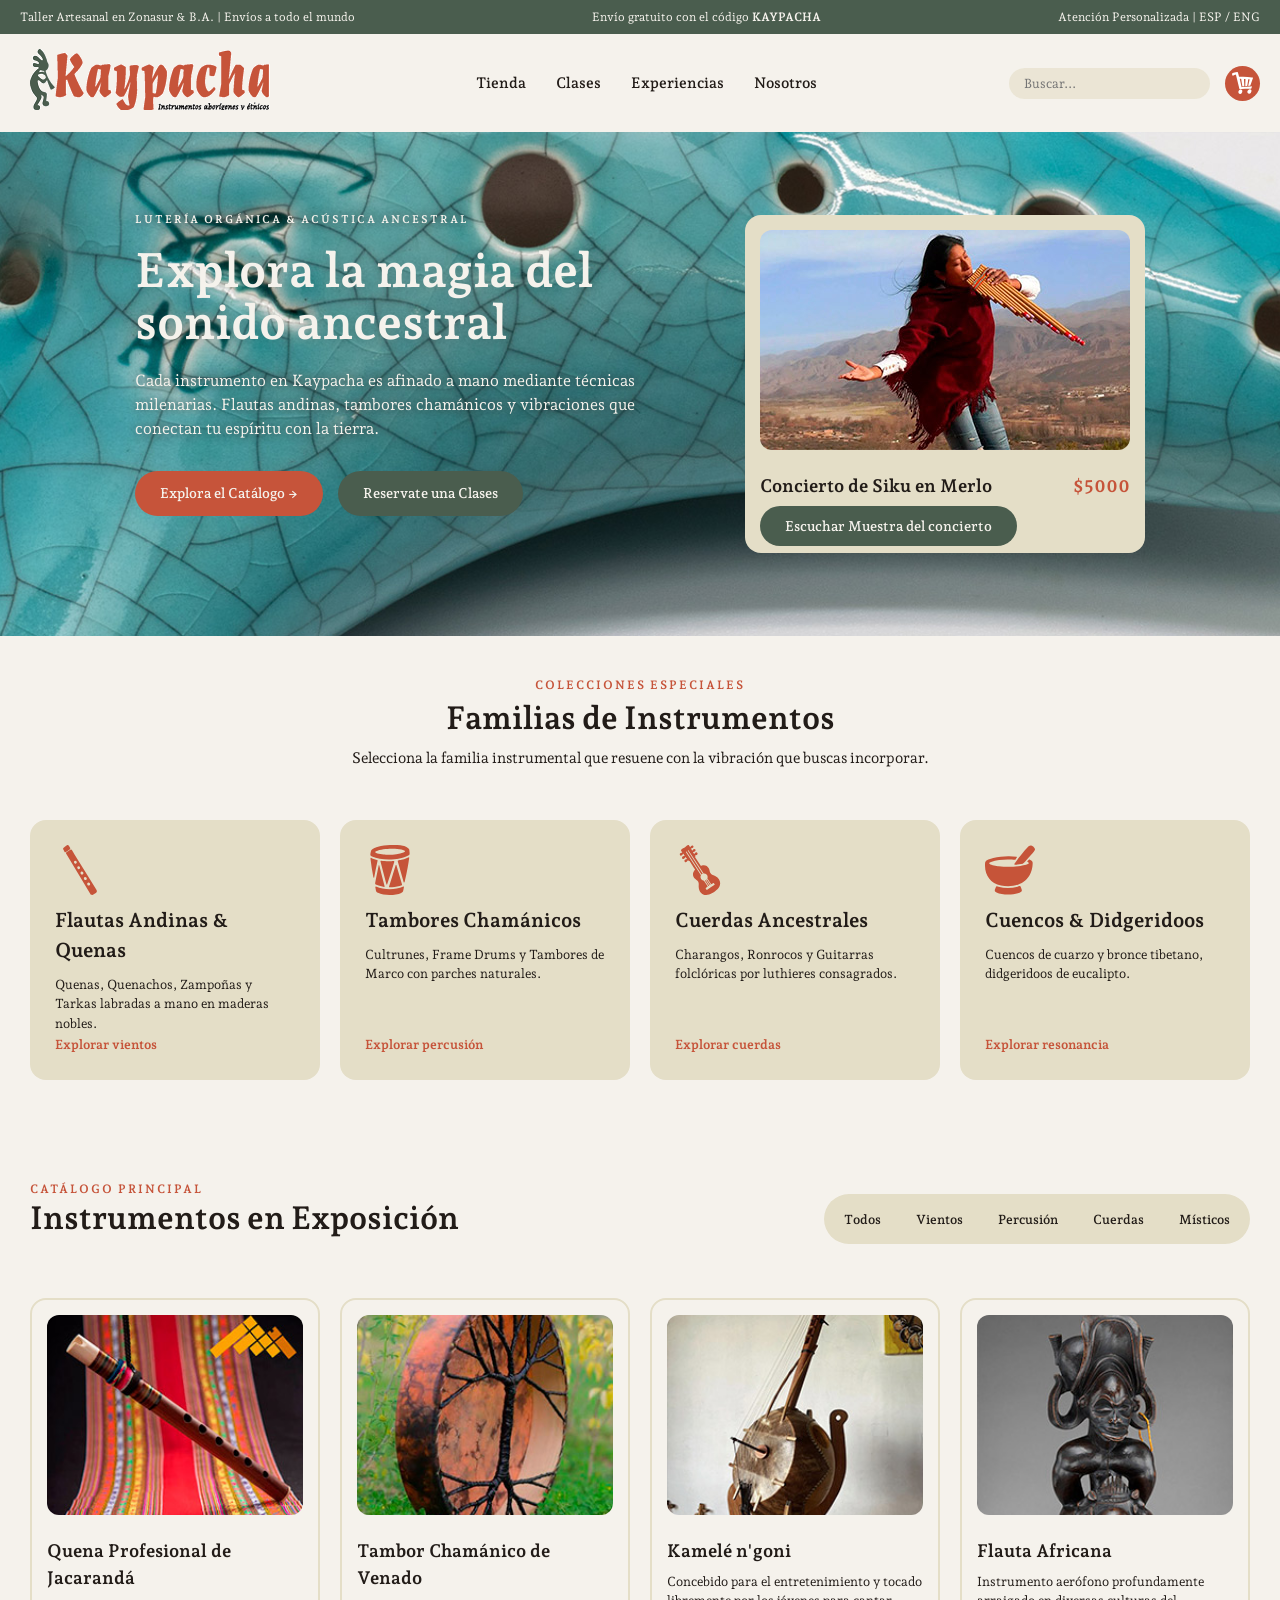
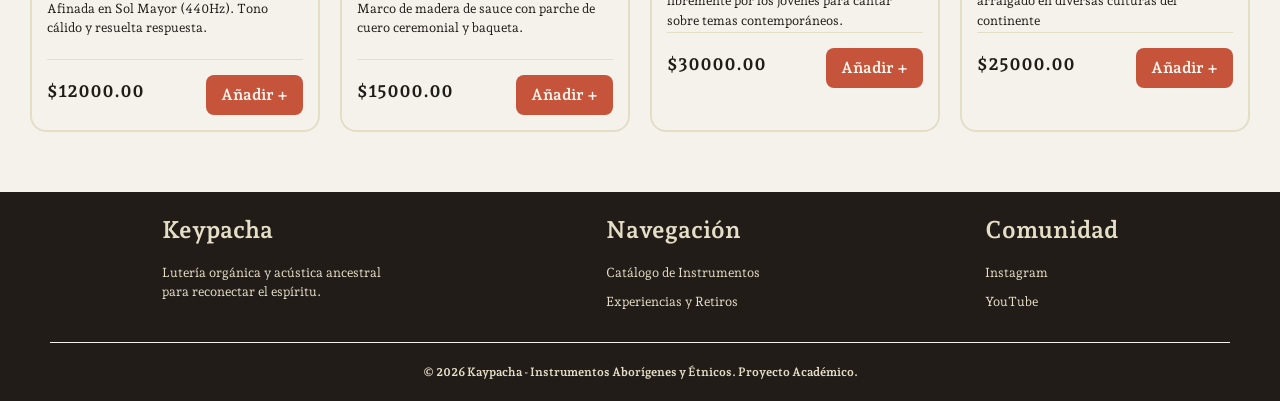
==== commit c6a847b8: "entrega" ====
--- a/index.html
+++ b/index.html
@@ -4,6 +4,7 @@
     <meta charset="UTF-8">
     <meta name="viewport" content="width=device-width, initial-scale=1.0">
     <link rel="stylesheet" href="estilos.css">
+    <link rel="icon" href="img/icono.svg" type="image/svg">
     <title>keypacha</title>
 </head>
 <body>
@@ -23,7 +24,7 @@
             </ul>
             <div class="search_section">
                 <input type="text" class="search_bar" placeholder="Buscar...">
-                <a href="#" class="icono-carrito"><img src="img/carrito.svg" alt=""></a>
+                <a href="#" class="icono-carrito"><img src="img/carrito.svg" width="22px" height="22px"></a>
             </div>
         </nav>
     </header>
@@ -53,25 +54,25 @@
             <p class="subtittle">Selecciona la familia instrumental que resuene con la vibración que buscas incorporar.</p>
             <div class="collections_grid">
                 <div class="collection_card">
-                    <img>
+                    <img src="img/flauta.svg" width="50" height="50" alt="Flauta">
                     <h2>Flautas Andinas & Quenas</h2>
                     <p>Quenas, Quenachos, Zampoñas y Tarkas labradas a mano en maderas nobles.</p>
                     <a href="">Explorar vientos</a>
                 </div>
                 <div class="collection_card">
-                    <img>
+                    <img src="img/tambor.svg" width="50" height="50" alt="Tambor">
                     <h2>Tambores Chamánicos</h2>
                     <p>Cultrunes, Frame Drums y Tambores de Marco con parches naturales.</p>
                     <a href="">Explorar percusión</a>
                 </div>
                 <div class="collection_card">
-                    <img>
+                    <img src="img/cuerdas.svg" width="50" height="50" alt="Cuerda">
                     <h2>Cuerdas Ancestrales</h2>
                     <p>Charangos, Ronrocos y Guitarras folclóricas por luthieres consagrados.</p>
                     <a href="">Explorar cuerdas</a>
                 </div>
                 <div class="collection_card">
-                    <img>
+                    <img src="img/cuencos.svg" width="50" height="50" alt="Cuenco">
                     <h2>Cuencos & Didgeridoos</h2>
                     <p>Cuencos de cuarzo y bronce tibetano, didgeridoos de eucalipto.</p>
                     <a href="">Explorar resonancia</a>
@@ -133,23 +134,23 @@
         </section>
     </main>
     <footer>
-        <div>
+        <div class="text">
             <div>
-                <h2></h2>
-                <p></p>
+                <h2>Keypacha</h2>
+                <p>Lutería orgánica y acústica ancestral <br>para reconectar el espíritu.</p>
             </div>
             <div>
-                <h2></h2>
-                <a href=""></a>
-                <a href=""></a>
+                <h2>Navegación</h2>
+                <a href="">Catálogo de Instrumentos</a>
+                <a href="">Experiencias y Retiros</a>
             </div>
             <div>
-                <h2></h2>
-                <a href=""></a>
-                <a href=""></a>
+                <h2>Comunidad</h2>
+                <a href="">Instagram</a>
+                <a href="">YouTube</a>
             </div>
         </div>
-        <h3></h3>
+        <h3>© 2026 Kaypacha - Instrumentos Aborígenes y Étnicos. Proyecto Académico.</h3>
     </footer>
 </body>
 </html>
--- a/estilos.css
+++ b/estilos.css
@@ -13,6 +13,8 @@
     margin: 0;
     padding: 0;
     box-sizing: border-box;
+    text-decoration: none;
+    list-style: none;
 }
 body {
     background-color: var(--color-fondo);
@@ -29,6 +31,7 @@
     display: flex;
     justify-content: space-between;
     align-items: center;
+    gap: 15px;
 }
 nav{
     display: flex;
@@ -38,16 +41,14 @@
 }
 nav ul{
     display: flex;
-    gap: 15px;
-}
-nav li{
-    list-style: none;
+    gap: 10px;
 }
 nav a {
     color: var(--color-texto);
-    text-decoration: none;
     font-weight: 600;
     font-size: 15px;
+    padding: 10px;
+    border-radius: 10px;
 }
 .search_section {
     display: flex;
@@ -55,13 +56,17 @@
     gap: 15px;
 }
 .search_bar {
-    background-color: var(--color-tarjetas);
+    background-color: #E4DEC799;
+    right: 5px;
     border: none;
     padding: 8px 15px;
     border-radius: 20px;
     font-family: inherit;
     font-size: 13px;
-    width: 220px;
+    max-width: 220px;
+}
+.search_bar:focus {
+    outline: none;
 }
 .icono-carrito {
     background-color: var(--color-terracota);
@@ -72,7 +77,6 @@
     display: flex;
     justify-content: center;
     align-items: center;
-    text-decoration: none;
     font-weight: bold;
 }
 /*section .front*/
@@ -81,22 +85,34 @@
     background-image: url('img/oca.jpg');
     background-size: cover;
     background-position: center;
-    padding: 80px 30px; 
+    padding: 80px; 
     color: var(--color-fondo);    
-    justify-content: space-between;
-    align-items: center;
-    gap: 40px;
+    justify-content: space-around;
+    align-items: center;
     flex-wrap: wrap;
+}
+.front_text {
+    max-width: 500px;
+}
+.front_text h2 {
+    font-size: 11px;
+    text-transform: uppercase;
+    letter-spacing: 2px;
+    display: block;
+    margin-bottom: 15px;
+    text-shadow: #333 0px 0px 10px;
 }
 .front_text h1 {
     font-size: 48px;
     line-height: 1.1;
     margin-bottom: 20px;
+    text-shadow: #3333 1px 1px 10px;
 }
 .front_text p {
     font-size: 16px;
     margin-bottom: 30px;
     max-width: 500px;
+    text-shadow: #333 0px 0px 10px;
 }
 .buttons {
     display: flex;
@@ -108,7 +124,6 @@
     color: var(--color-fondo);
     padding: 12px 25px;
     border-radius: 25px;
-    text-decoration: none;
     font-weight: 600;
     font-size: 14px;
 
@@ -118,7 +133,6 @@
     color: var(--color-fondo);
     padding: 12px 25px;
     border-radius: 25px;
-    text-decoration: none;
     font-weight: 600;
     font-size: 14px;
 }
@@ -158,6 +172,9 @@
     text-align: center;
     padding: 40px 30px;
 }
+.collection_card img{
+    margin-bottom: 10px;
+}
 .collections .tittle{
     font-size: 32px;
     margin-bottom: 5px;
@@ -186,20 +203,19 @@
     display: flex;
     flex-direction: column;
 }
-.collection_card h3 {
+.collection_card h2 {
     font-size: 20px;
     margin-bottom: 10px;
 }
 .collection_card p {
     font-size: 13px;
-    color: #555;
+    color: var(--color-texto);
     flex-grow: 1;
 }
 .collection_card a {
     color: var(--color-terracota);
     font-weight: 700;
     font-size: 13px;
-    text-decoration: none;
 }
 /*catalog*/
 .catalog{
@@ -209,7 +225,7 @@
 .catalog_header {
     display: flex;
     justify-content: space-between;
-    align-items: flex-end;
+    align-items: center;
     margin-bottom: 40px;
     flex-wrap: wrap;
 }
@@ -221,6 +237,8 @@
 }
 .catalog_header div h2{
     font-size: 32px;
+    line-height: 40px;
+    margin-bottom: 20px;
 }
 .filters {
     background-color: var(--color-tarjetas);
@@ -230,14 +248,12 @@
     gap: 5px;
 }
 .button_filter {
-    list-style: none;
-    padding: 8px 20px;
+    padding: 8px 15px;
     border-radius: 20px;
     cursor: pointer;
     transition: all 0.3s ease;
 }
 .button_filter a{
-    text-decoration: none;
     color: var(--color-texto);
     font-family: inherit;
     font-weight: 600;
@@ -263,7 +279,7 @@
 }
 .product_card p {
     font-size: 13px;
-    color: #666;
+    color: var(--color-texto);
     margin-bottom: 20px;
     height: 40px; 
 }
@@ -288,4 +304,86 @@
     font-weight: bold;
     font-family: inherit;
     cursor: pointer;
-}+}
+/*Footer*/
+footer{
+    background-color: var(--color-texto);
+    padding: 20px 50px;
+}
+footer .text{
+    display: flex;
+    justify-content:space-around;
+    border-bottom: 1px solid var(--color-fondo);
+    padding-bottom: 20px;
+    margin-bottom: 20px;
+}
+.text div{
+    display: flex;
+    flex-direction: column;
+}
+footer h2{
+    color: var(--color-tarjetas);
+    margin-bottom: 15px;
+}
+footer p, footer a{
+    color: var(--color-tarjetas);
+    font-size: 13px;
+    margin-bottom: 10px;
+}
+footer h3{
+    color: var(--color-tarjetas);
+    font-size: 12px;
+    text-align: center;
+}
+/*media queris*/
+@media (hover: hover){
+    nav li :hover{
+        background-color: var(--color-verde);
+        color: var(--color-fondo)
+    }
+    .btn-primary:hover{
+        background-color: var(--color-verde);
+        color: var(--color-fondo);
+    }
+    .btn-secondary:hover{
+        background-color: var(--color-terracota);
+        color: var(--color-fondo);
+    }
+    .button_filter:hover{
+        background-color: var(--color-terracota);
+    }
+    .add_button:hover{
+        background-color: var(--color-tarjetas);
+    }
+}
+
+@media screen and (max-width: 1200px){
+    .search_bar {
+        max-width: 150px;
+    }
+    nav ul{
+        display: none;
+    }
+}
+@media screen and (max-width: 600px){
+    input::placeholder{
+        color: var(--color-tarjetas);
+    }
+    .front{
+        padding: 80px 30px;
+    }
+    .search_bar {
+        width: 33px;
+    }
+    .search_bar:focus{
+        width: 150px;
+    }
+    .search_section .lupa {
+        display: inline;
+    }
+    
+    footer .text{
+        flex-direction: column;
+        gap: 20px;
+    }
+}
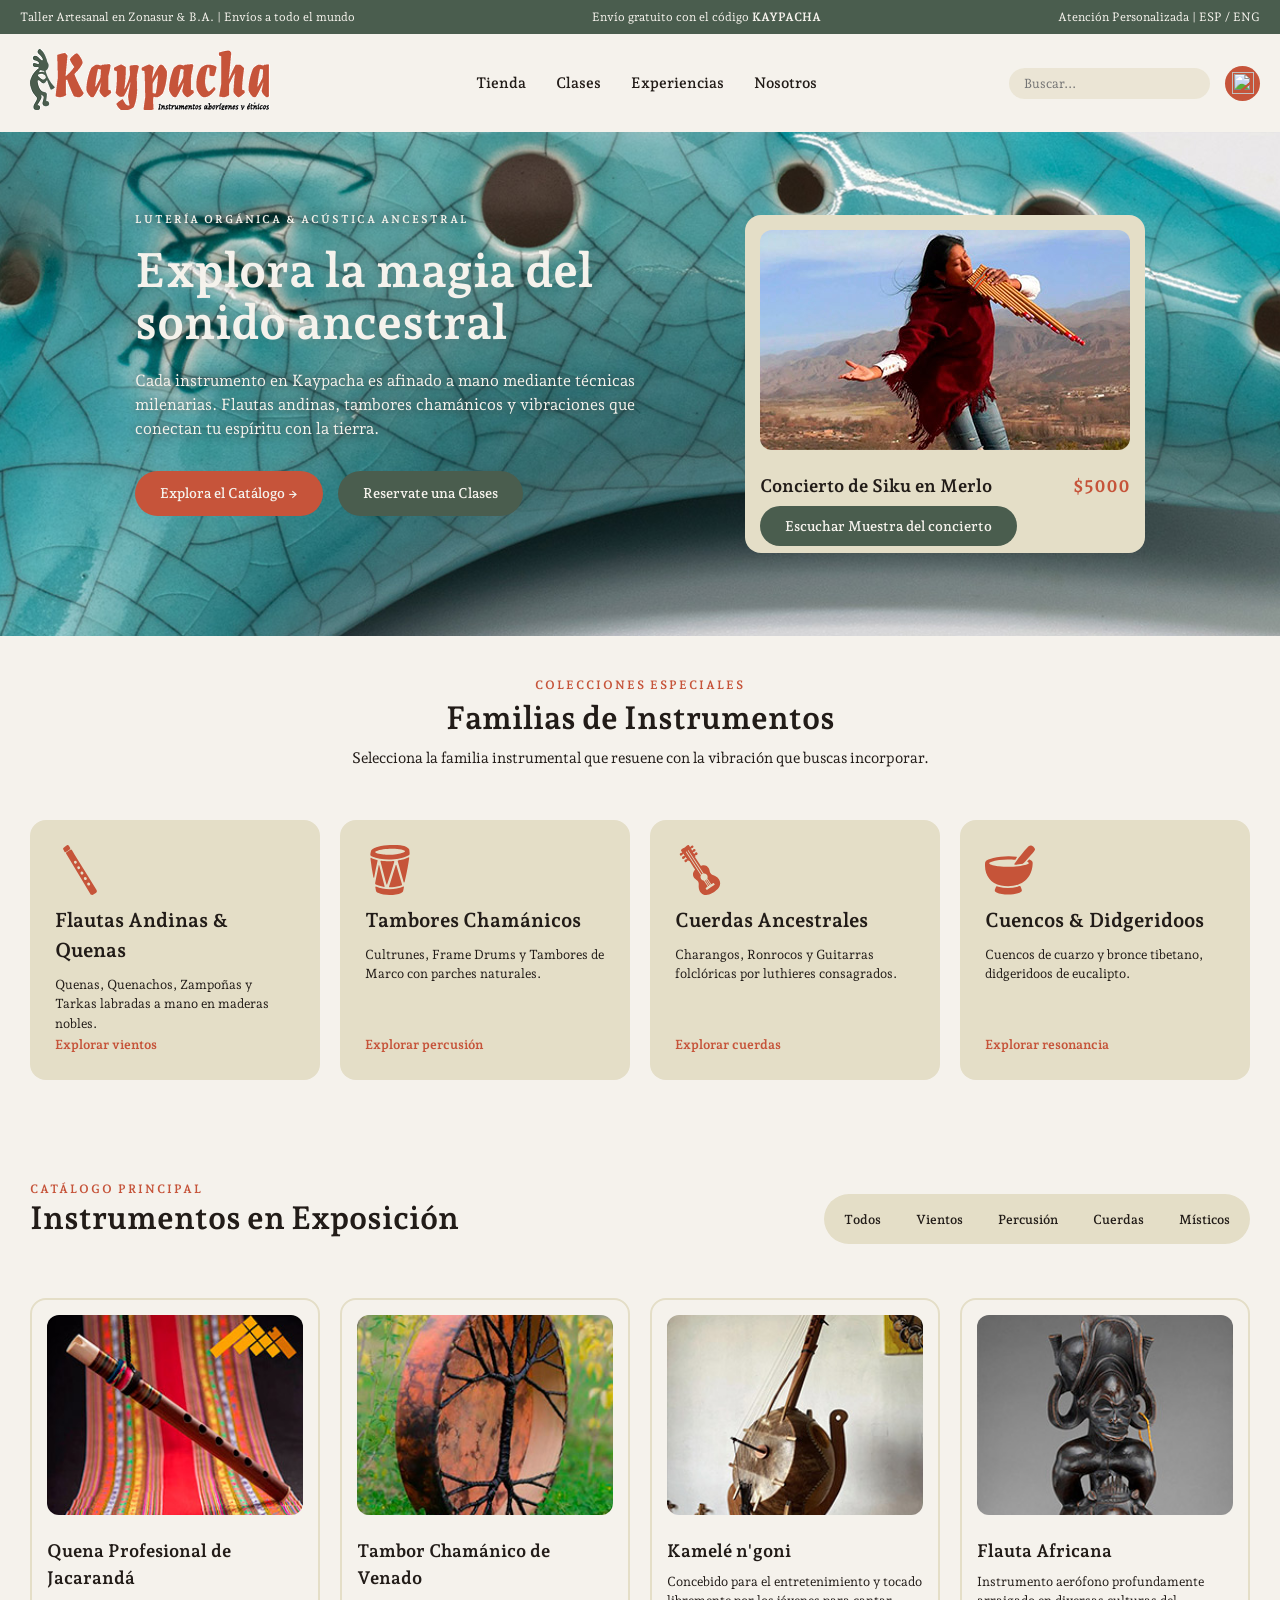
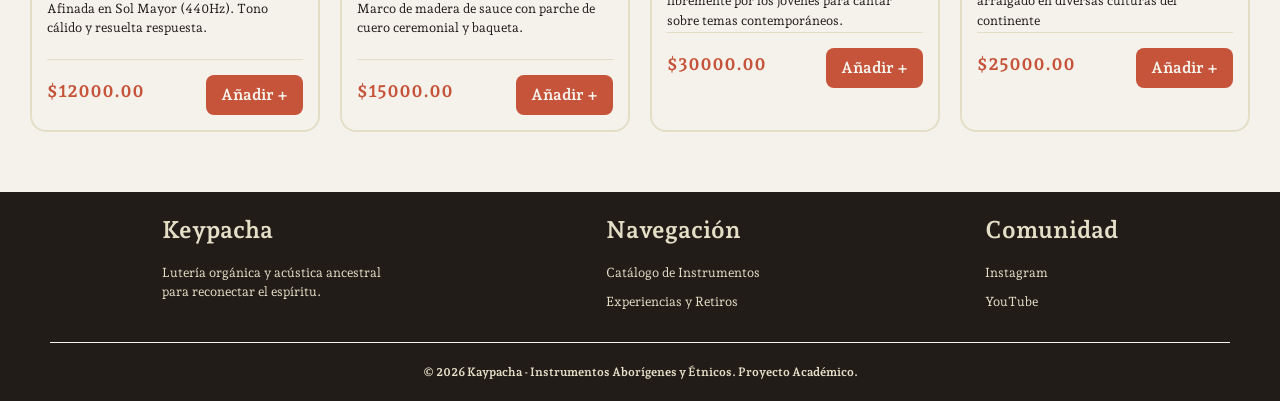
==== commit 72a9eb82: "entrega" ====
--- a/index.html
+++ b/index.html
@@ -99,7 +99,7 @@
                     <h2>Quena Profesional de Jacarandá</h2>
                     <p>Afinada en Sol Mayor (440Hz). Tono cálido y resuelta respuesta.</p>
                     <div class="product_card_footer">
-                        <h2>$12000.00</h2>
+                        <h2 class="price">$12000.00</h2>
                         <a href="" class="add_button">Añadir +</a>
                     </div>
                 </div>
@@ -108,7 +108,7 @@
                     <h2>Tambor Chamánico de Venado</h2>
                     <p>Marco de madera de sauce con parche de cuero ceremonial y baqueta.</p>
                     <div class="product_card_footer">
-                        <h2>$15000.00</h2>
+                        <h2 class="price">$15000.00</h2>
                         <a href="" class="add_button">Añadir +</a>
                     </div>
                 </div>
@@ -117,7 +117,7 @@
                     <h2>Kamelé n'goni</h2>
                     <p>Concebido para el entretenimiento y tocado libremente por los jóvenes para cantar sobre temas contemporáneos.</p>
                     <div class="product_card_footer">
-                        <h2>$30000.00</h2>
+                        <h2 class="price">$30000.00</h2>
                         <a href="" class="add_button">Añadir +</a>
                     </div>
                 </div>
@@ -126,7 +126,7 @@
                     <h2>Flauta Africana</h2>
                     <p>Instrumento aerófono profundamente arraigado en diversas culturas del continente</p>
                     <div class="product_card_footer">
-                        <h2>$25000.00</h2>
+                        <h2 class="price">$25000.00</h2>
                         <a href="" class="add_button">Añadir +</a>
                     </div>
                 </div>
--- a/estilos.css
+++ b/estilos.css
@@ -1,4 +1,4 @@
-/*general*/
+/*--------------------general--------------------*/
 @charset "UTF-8" ;
 @import url('https://fonts.googleapis.com/css2?family=Andada+Pro:wght@400;600;700&display=swap');
 :root {
@@ -22,7 +22,7 @@
     font-family: var(--fuente);
     line-height: 1.5;
 }
-/*header*/
+/*--------------------header--------------------*/
 .green_bar{
     background-color: var(--color-verde);
     color: var(--color-fondo);
@@ -79,7 +79,7 @@
     align-items: center;
     font-weight: bold;
 }
-/*section .front*/
+/*--------------------section .front--------------------*/
 .front{
     display: flex;
     background-image: url('img/oca.jpg');
@@ -91,6 +91,7 @@
     align-items: center;
     flex-wrap: wrap;
 }
+/*----------front_text----------*/
 .front_text {
     max-width: 500px;
 }
@@ -136,6 +137,7 @@
     font-weight: 600;
     font-size: 14px;
 }
+/*----------front_card----------*/
 .front_card {
     background-color: var(--color-tarjetas);
     padding: 15px;
@@ -157,24 +159,21 @@
     align-items: center;
     margin-bottom: 15px;
 }
-.front_card_conteiner h2 {
+.front_card h2 {
     font-size: 18px;
 }
-.front_card h3.price {
+.price {
     color: var(--color-terracota);
     font-weight: bold;
     font-size: 18px;
 }
-/*collections*/
+/*--------------------section .collections--------------------*/
 .collections {
     padding: 80px 0;
     background-color: var(--color-fondo);
     text-align: center;
     padding: 40px 30px;
 }
-.collection_card img{
-    margin-bottom: 10px;
-}
 .collections .tittle{
     font-size: 32px;
     margin-bottom: 5px;
@@ -189,6 +188,7 @@
     font-weight: bold;
     letter-spacing: 2px;
 }
+/*----------collection_cards----------*/
 .collections_grid {
     display: grid;
     grid-template-columns: repeat(auto-fit, minmax(250px, 1fr));
@@ -203,6 +203,9 @@
     display: flex;
     flex-direction: column;
 }
+.collection_card img{
+    margin-bottom: 10px;
+}
 .collection_card h2 {
     font-size: 20px;
     margin-bottom: 10px;
@@ -217,11 +220,12 @@
     font-weight: 700;
     font-size: 13px;
 }
-/*catalog*/
+/*--------------------section .catalog--------------------*/
 .catalog{
     padding: 60px 30px;
     background-color: var(--color-fondo);
 }
+/*----------catalog_header----------*/
 .catalog_header {
     display: flex;
     justify-content: space-between;
@@ -229,13 +233,13 @@
     margin-bottom: 40px;
     flex-wrap: wrap;
 }
-.catalog_header div h3 {
+.catalog_header h3 {
     color: var(--color-terracota);
     font-size: 12px;
     font-weight: bold;
     letter-spacing: 2px;
 }
-.catalog_header div h2{
+.catalog_header h2{
     font-size: 32px;
     line-height: 40px;
     margin-bottom: 20px;
@@ -258,6 +262,12 @@
     font-family: inherit;
     font-weight: 600;
     font-size: 13px;
+}
+/*----------products_cards----------*/
+.products_grid {
+    display: grid;
+    grid-template-columns: repeat(auto-fit, minmax(250px, 1fr));
+    gap: 20px;
 }
 .product_card {
     background-color: var(--color-fondo);
@@ -283,11 +293,6 @@
     margin-bottom: 20px;
     height: 40px; 
 }
-.products_grid {
-    display: grid;
-    grid-template-columns: repeat(auto-fit, minmax(250px, 1fr));
-    gap: 20px;
-}
 .product_card_footer {
     display: flex;
     justify-content: space-between;
@@ -305,7 +310,7 @@
     font-family: inherit;
     cursor: pointer;
 }
-/*Footer*/
+/*--------------------Footer--------------------*/
 footer{
     background-color: var(--color-texto);
     padding: 20px 50px;
@@ -335,7 +340,7 @@
     font-size: 12px;
     text-align: center;
 }
-/*media queris*/
+/*--------------------media queris--------------------*/
 @media (hover: hover){
     nav li :hover{
         background-color: var(--color-verde);
@@ -356,7 +361,6 @@
         background-color: var(--color-tarjetas);
     }
 }
-
 @media screen and (max-width: 1200px){
     .search_bar {
         max-width: 150px;
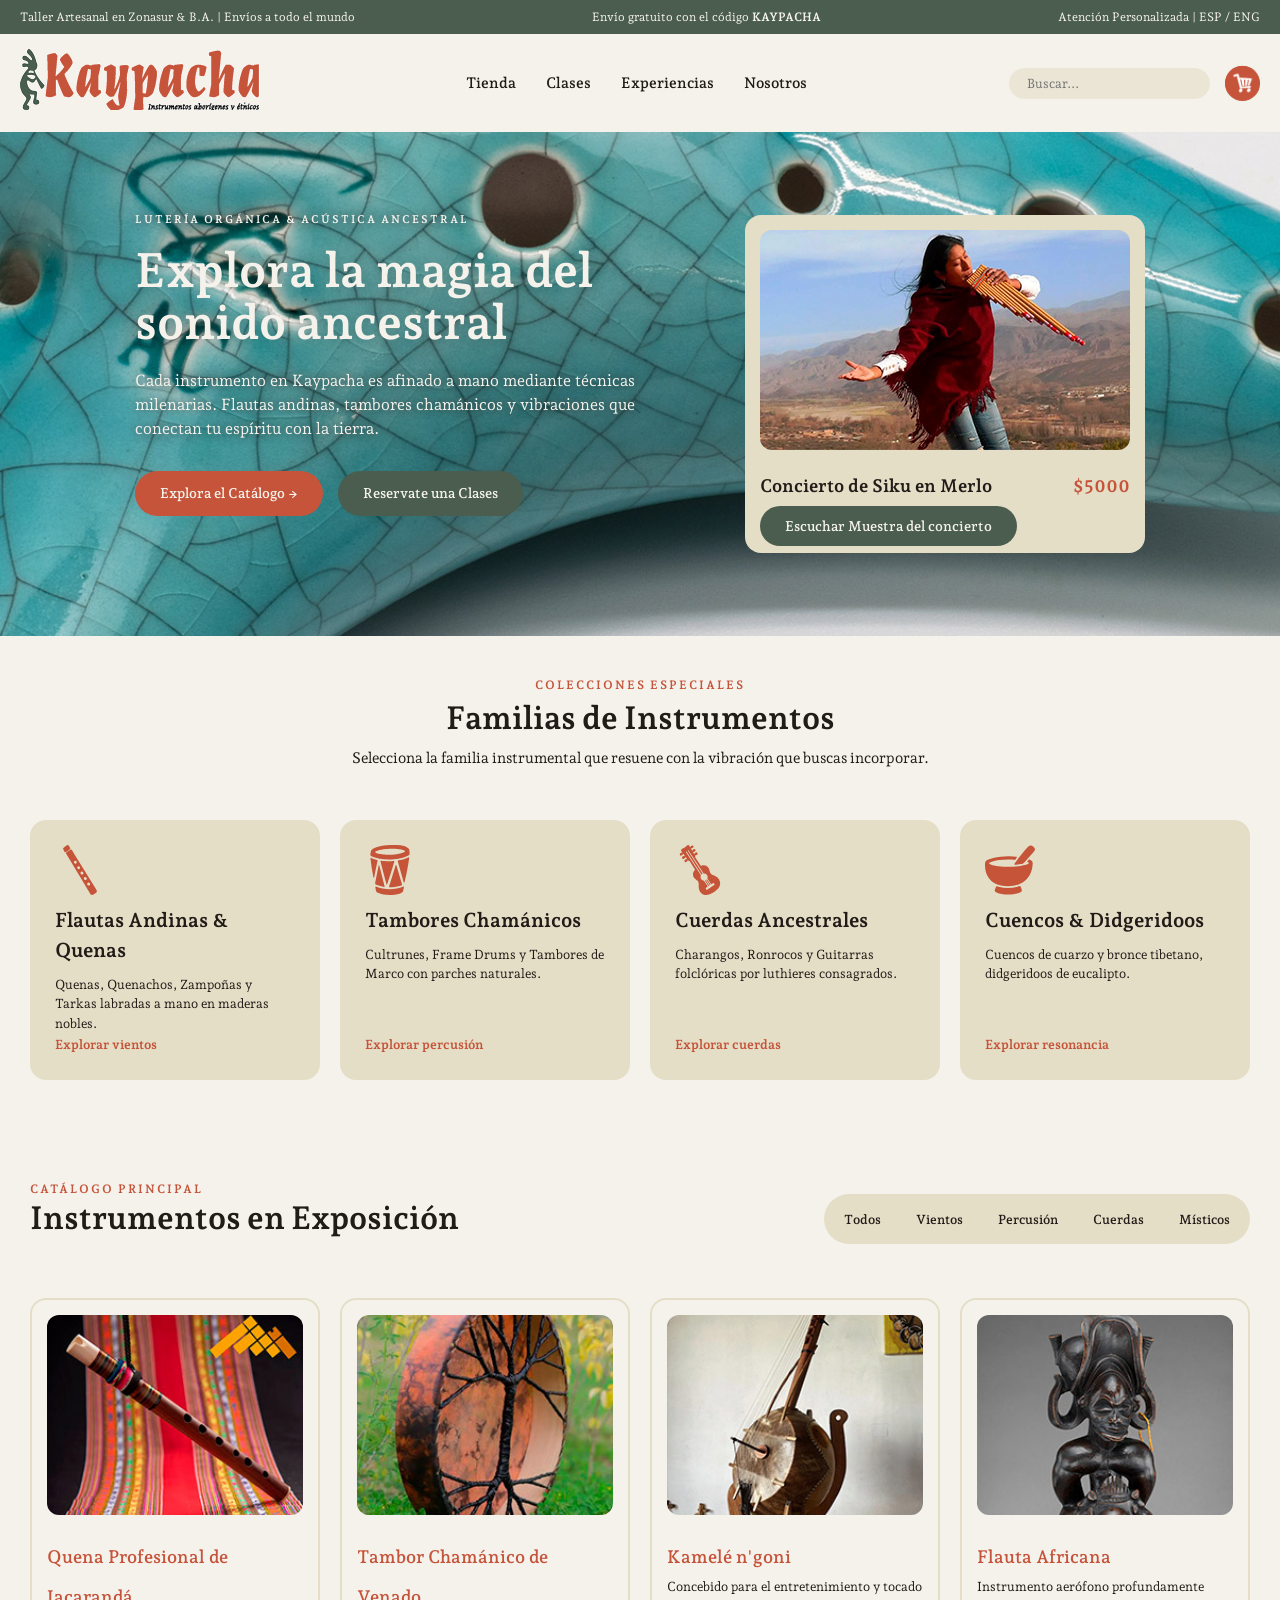
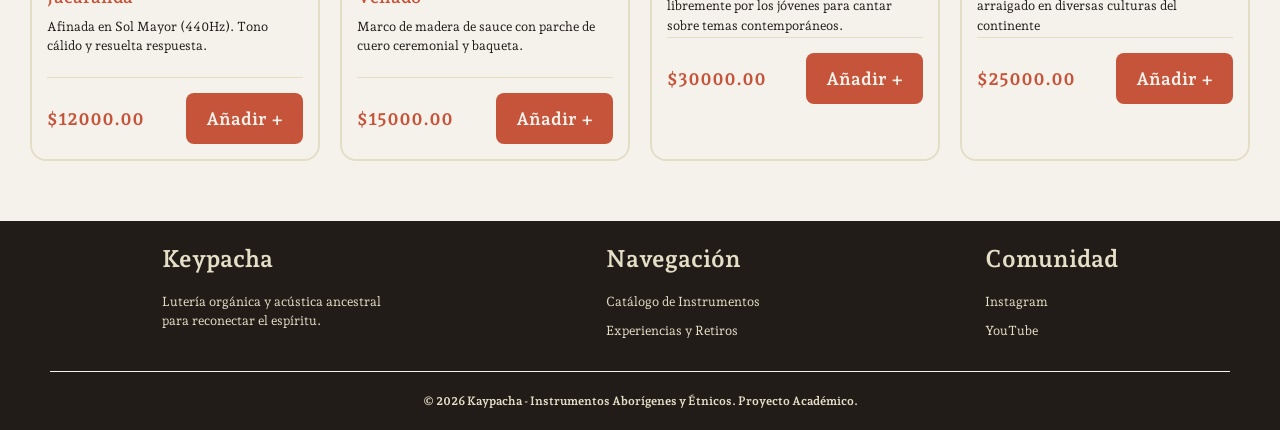
==== commit 5986127f: "galery" ====
--- a/index.html
+++ b/index.html
@@ -16,17 +16,26 @@
         </div>
         <nav>
             <div><a href="index.html"><img src="img/logo.gif" alt="keypacha"></a></div>
-            <ul>
+            <ul class="pc_nav">
                 <li><a href="index.html">Tienda</a></li>
                 <li><a href="clases.html">Clases</a></li>
                 <li><a href="experiencias.html">Experiencias</a></li>
                 <li><a href="nosotros.html">Nosotros</a></li>
             </ul>
             <div class="search_section">
-                <input type="text" class="search_bar" placeholder="Buscar...">
-                <a href="#" class="icono-carrito"><img src="img/carrito.svg" width="22px" height="22px"></a>
+                <input type="text" class="search_bar" placeholder=" Buscar...">
+                <a href="#" class="icono-carrito"><img src="img/carrito.png" width="100px" height="100px"></a>
             </div>
         </nav>
+        <ul class="mobile_nav">
+            <li><a href="index.html">Tienda</a></li>
+            <li>|</li>
+            <li><a href="clases.html">Clases</a></li>
+            <li>|</li>
+            <li><a href="experiencias.html">Experiencias</a></li>
+            <li>|</li>
+            <li><a href="nosotros.html">Nosotros</a></li>
+        </ul>
     </header>
     <main>
         <section class="front">
@@ -35,7 +44,7 @@
                 <h1>Explora la magia del sonido ancestral</h1>
                 <p>Cada instrumento en Kaypacha es afinado a mano mediante técnicas milenarias. Flautas andinas, tambores chamánicos y vibraciones que conectan tu espíritu con la tierra.</p>
                 <div class="buttons">
-                    <a href="#tienda" class="btn-primary">Explora el Catálogo →</a>
+                    <a href="#catalog" class="btn-primary">Explora el Catálogo →</a>
                     <a href="clases.html" class="btn-secondary">Reservate una Clases</a>
                 </div>
             </div>
@@ -57,29 +66,29 @@
                     <img src="img/flauta.svg" width="50" height="50" alt="Flauta">
                     <h2>Flautas Andinas & Quenas</h2>
                     <p>Quenas, Quenachos, Zampoñas y Tarkas labradas a mano en maderas nobles.</p>
-                    <a href="">Explorar vientos</a>
+                    <a href="#">Explorar vientos</a>
                 </div>
                 <div class="collection_card">
                     <img src="img/tambor.svg" width="50" height="50" alt="Tambor">
                     <h2>Tambores Chamánicos</h2>
                     <p>Cultrunes, Frame Drums y Tambores de Marco con parches naturales.</p>
-                    <a href="">Explorar percusión</a>
+                    <a href="#">Explorar percusión</a>
                 </div>
                 <div class="collection_card">
                     <img src="img/cuerdas.svg" width="50" height="50" alt="Cuerda">
                     <h2>Cuerdas Ancestrales</h2>
                     <p>Charangos, Ronrocos y Guitarras folclóricas por luthieres consagrados.</p>
-                    <a href="">Explorar cuerdas</a>
+                    <a href="#">Explorar cuerdas</a>
                 </div>
                 <div class="collection_card">
                     <img src="img/cuencos.svg" width="50" height="50" alt="Cuenco">
                     <h2>Cuencos & Didgeridoos</h2>
                     <p>Cuencos de cuarzo y bronce tibetano, didgeridoos de eucalipto.</p>
-                    <a href="">Explorar resonancia</a>
+                    <a href="#">Explorar resonancia</a>
                 </div>
             </div>
         </section>
-        <section class="catalog">
+        <section class="catalog" id="catalog">
             <div class="catalog_header">
                 <div>
                     <h3>CATÁLOGO PRINCIPAL</h3>
@@ -95,39 +104,39 @@
             </div>
             <div class="products_grid">
                 <div class="product_card">
-                    <img src="img/qna.jpg" alt="">
-                    <h2>Quena Profesional de Jacarandá</h2>
+                    <img src="img/qna.jpg" alt="Quena Profesional de Jacarandá">
+                    <a href="galery/galery_one.html">Quena Profesional de Jacarandá</a>
                     <p>Afinada en Sol Mayor (440Hz). Tono cálido y resuelta respuesta.</p>
                     <div class="product_card_footer">
                         <h2 class="price">$12000.00</h2>
-                        <a href="" class="add_button">Añadir +</a>
+                        <input type="button" value="Añadir +" class="add_button">
                     </div>
                 </div>
                 <div class="product_card">
-                    <img src="img/tm.jpg" alt="">
-                    <h2>Tambor Chamánico de Venado</h2>
+                    <img src="img/tm.jpg" alt="tambor">
+                    <a href="galery/galery_two.html">Tambor Chamánico de Venado</a>
                     <p>Marco de madera de sauce con parche de cuero ceremonial y baqueta.</p>
                     <div class="product_card_footer">
                         <h2 class="price">$15000.00</h2>
-                        <a href="" class="add_button">Añadir +</a>
+                        <input type="button" value="Añadir +" class="add_button">
                     </div>
                 </div>
                 <div class="product_card">
-                    <img src="img/km.jpg" alt="">
-                    <h2>Kamelé n'goni</h2>
+                    <img src="img/km.jpg" alt="Kamelé n'goni">
+                    <a href="galery/galery_three.html">Kamelé n'goni</a>
                     <p>Concebido para el entretenimiento y tocado libremente por los jóvenes para cantar sobre temas contemporáneos.</p>
                     <div class="product_card_footer">
                         <h2 class="price">$30000.00</h2>
-                        <a href="" class="add_button">Añadir +</a>
+                        <input type="button" value="Añadir +" class="add_button">
                     </div>
                 </div>
                 <div class="product_card">
-                    <img src="img/fl.jpg" alt="">
-                    <h2>Flauta Africana</h2>
+                    <img src="img/fl.jpg" alt="Flauta Africana">
+                    <a href="galery/galery_four.html">Flauta Africana</a>
                     <p>Instrumento aerófono profundamente arraigado en diversas culturas del continente</p>
                     <div class="product_card_footer">
                         <h2 class="price">$25000.00</h2>
-                        <a href="" class="add_button">Añadir +</a>
+                        <input type="button" value="Añadir +" class="add_button">
                     </div>
                 </div>
             </div>
@@ -141,12 +150,12 @@
             </div>
             <div>
                 <h2>Navegación</h2>
-                <a href="">Catálogo de Instrumentos</a>
-                <a href="">Experiencias y Retiros</a>
+                <a href="#catalog">Catálogo de Instrumentos</a>
+                <a href="#">Experiencias y Retiros</a>
             </div>
             <div>
                 <h2>Comunidad</h2>
-                <a href="">Instagram</a>
+                <a href="#">Instagram</a>
                 <a href="">YouTube</a>
             </div>
         </div>
--- a/estilos.css
+++ b/estilos.css
@@ -30,7 +30,7 @@
     padding: 8px 20px;
     display: flex;
     justify-content: space-between;
-    align-items: center;
+    align-items: start;
     gap: 15px;
 }
 nav{
@@ -39,11 +39,19 @@
     padding: 15px 20px;
     align-items: center;
 }
-nav ul{
+.pc_nav {
     display: flex;
     gap: 10px;
 }
-nav a {
+.mobile_nav {
+    display: none;
+    background-color: var(--color-fondo);
+    border-top: 1px solid var(--color-tarjetas);
+    padding: 20px;
+    justify-content: space-around;
+}
+
+.pc_nav a, .mobile_nav a {
     color: var(--color-texto);
     font-weight: 600;
     font-size: 15px;
@@ -283,9 +291,11 @@
     border-radius: 12px;
     margin-bottom: 15px;
 }
-.product_card h2 {
+.product_card a {
+    color: var(--color-terracota);
+    font-weight: 600;
     font-size: 18px;
-    margin-bottom: 8px;
+    line-height: 40px;
 }
 .product_card p {
     font-size: 13px;
@@ -303,8 +313,9 @@
 .add_button {
     background-color: var(--color-terracota);
     color: var(--color-fondo);
+    font-size: 18px;
     border: none;
-    padding: 8px 15px;
+    padding: 15px 20px;
     border-radius: 8px;
     font-weight: bold;
     font-family: inherit;
@@ -358,21 +369,23 @@
         background-color: var(--color-terracota);
     }
     .add_button:hover{
-        background-color: var(--color-tarjetas);
+        background-color: var(--color-verde);
     }
 }
 @media screen and (max-width: 1200px){
     .search_bar {
-        max-width: 150px;
-    }
-    nav ul{
+        width: 400px;
+    }
+    .pc_nav {
         display: none;
     }
+    .mobile_nav {
+        display: flex;
+        gap: 10px;
+        margin-top: 15px;
+    }
 }
 @media screen and (max-width: 600px){
-    input::placeholder{
-        color: var(--color-tarjetas);
-    }
     .front{
         padding: 80px 30px;
     }
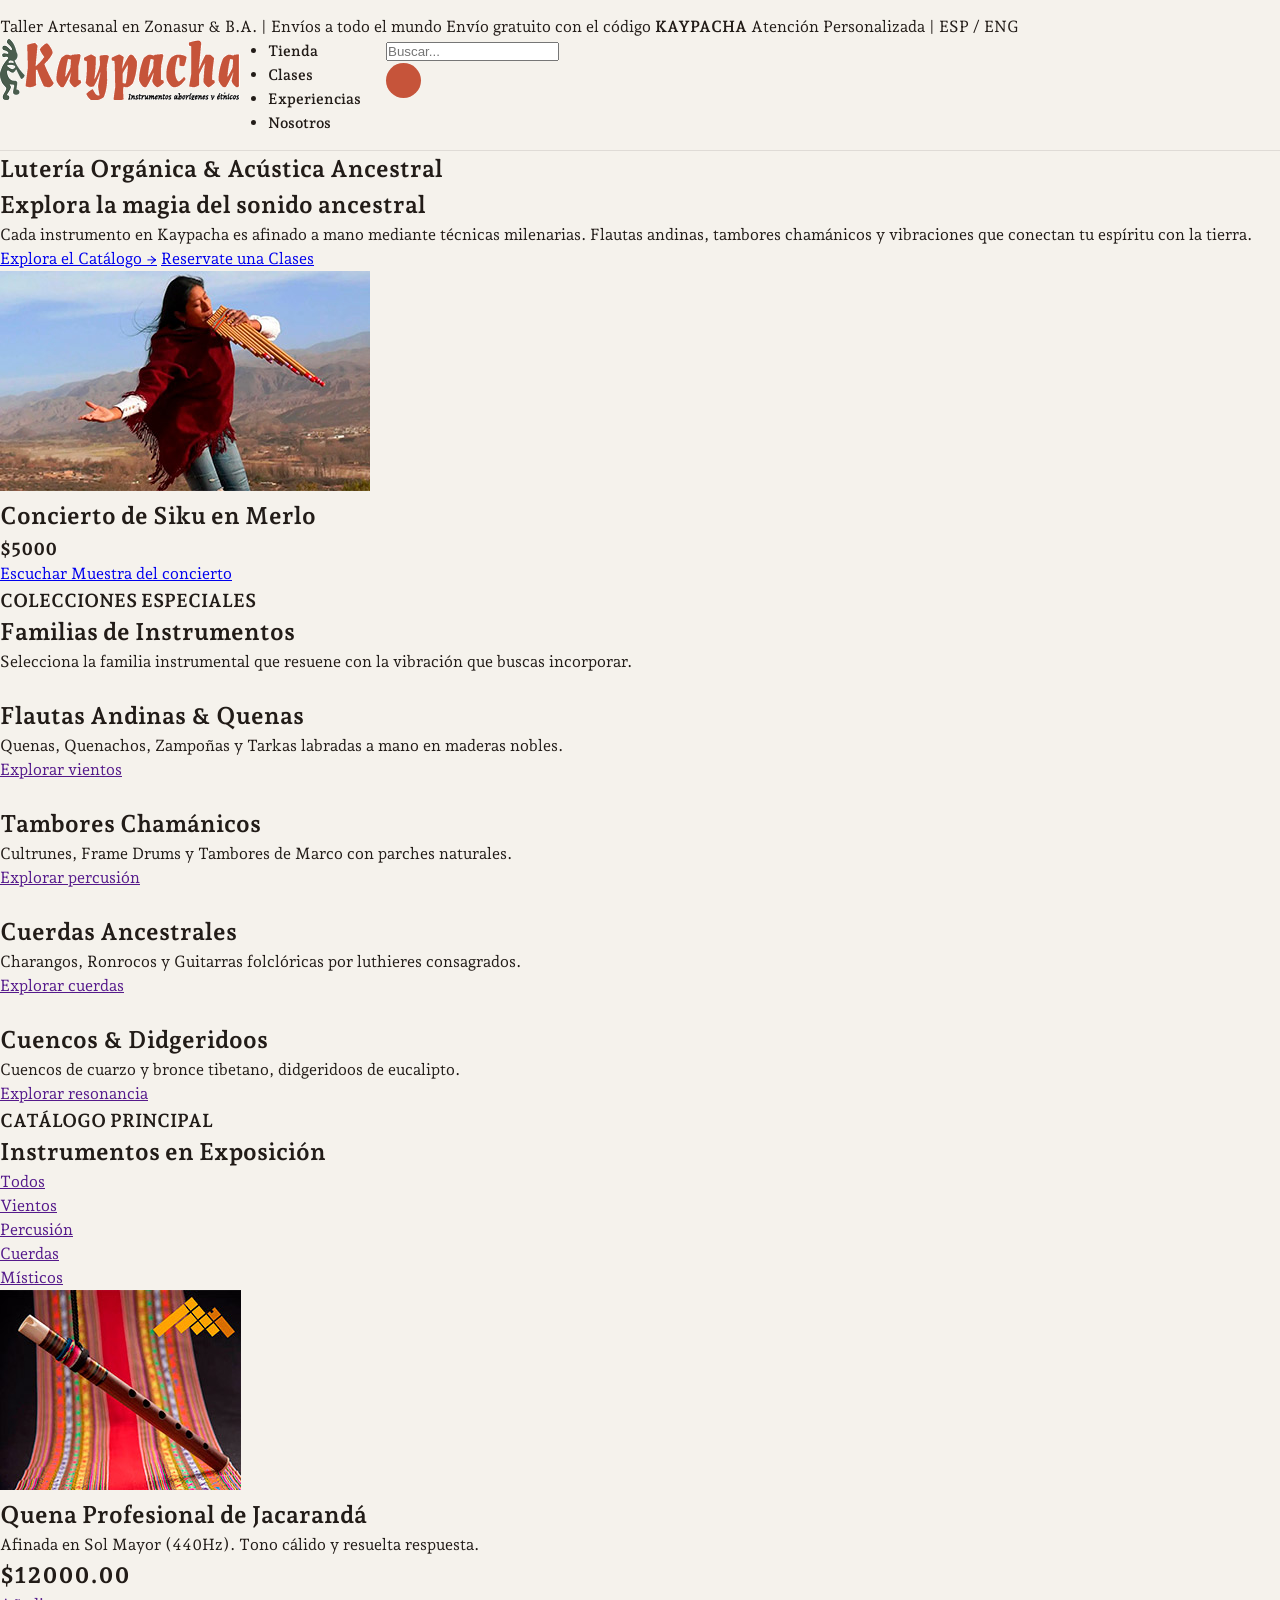
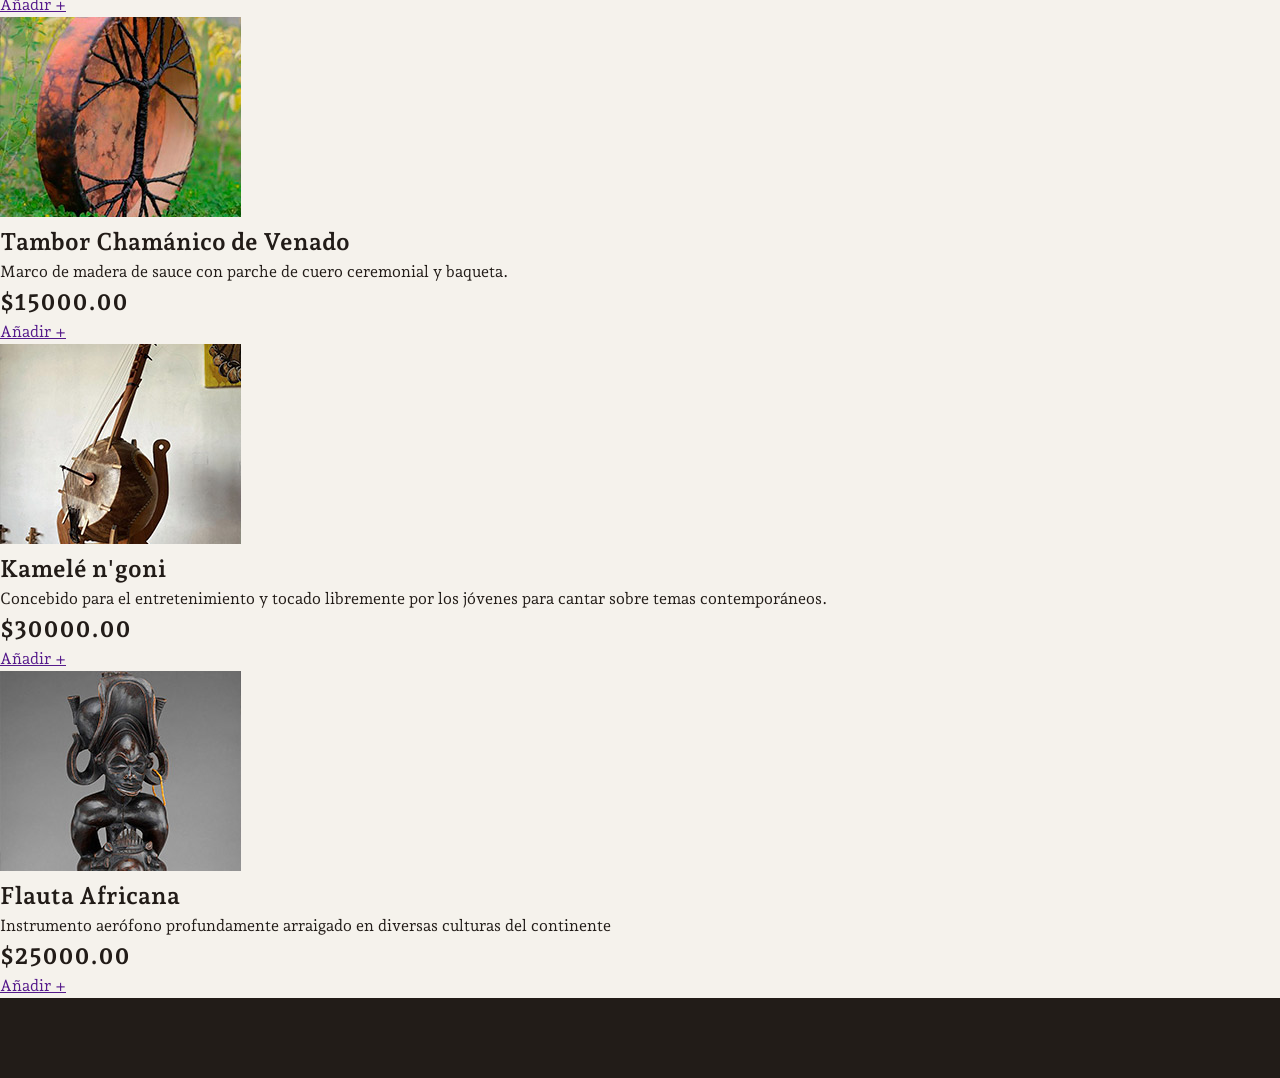
==== commit 67fc4a8e: "push final" ====
--- a/index.html
+++ b/index.html
@@ -4,7 +4,6 @@
     <meta charset="UTF-8">
     <meta name="viewport" content="width=device-width, initial-scale=1.0">
     <link rel="stylesheet" href="estilos.css">
-    <link rel="icon" href="img/icono.svg" type="image/svg">
     <title>keypacha</title>
 </head>
 <body>
@@ -16,26 +15,17 @@
         </div>
         <nav>
             <div><a href="index.html"><img src="img/logo.gif" alt="keypacha"></a></div>
-            <ul class="pc_nav">
+            <ul>
                 <li><a href="index.html">Tienda</a></li>
                 <li><a href="clases.html">Clases</a></li>
                 <li><a href="experiencias.html">Experiencias</a></li>
                 <li><a href="nosotros.html">Nosotros</a></li>
             </ul>
             <div class="search_section">
-                <input type="text" class="search_bar" placeholder=" Buscar...">
-                <a href="#" class="icono-carrito"><img src="img/carrito.png" width="100px" height="100px"></a>
+                <input type="text" class="search_bar" placeholder="Buscar...">
+                <a href="#" class="icono-carrito"><img src="img/carrito.svg" alt=""></a>
             </div>
         </nav>
-        <ul class="mobile_nav">
-            <li><a href="index.html">Tienda</a></li>
-            <li>|</li>
-            <li><a href="clases.html">Clases</a></li>
-            <li>|</li>
-            <li><a href="experiencias.html">Experiencias</a></li>
-            <li>|</li>
-            <li><a href="nosotros.html">Nosotros</a></li>
-        </ul>
     </header>
     <main>
         <section class="front">
@@ -44,7 +34,7 @@
                 <h1>Explora la magia del sonido ancestral</h1>
                 <p>Cada instrumento en Kaypacha es afinado a mano mediante técnicas milenarias. Flautas andinas, tambores chamánicos y vibraciones que conectan tu espíritu con la tierra.</p>
                 <div class="buttons">
-                    <a href="#catalog" class="btn-primary">Explora el Catálogo →</a>
+                    <a href="#tienda" class="btn-primary">Explora el Catálogo →</a>
                     <a href="clases.html" class="btn-secondary">Reservate una Clases</a>
                 </div>
             </div>
@@ -63,32 +53,32 @@
             <p class="subtittle">Selecciona la familia instrumental que resuene con la vibración que buscas incorporar.</p>
             <div class="collections_grid">
                 <div class="collection_card">
-                    <img src="img/flauta.svg" width="50" height="50" alt="Flauta">
+                    <img>
                     <h2>Flautas Andinas & Quenas</h2>
                     <p>Quenas, Quenachos, Zampoñas y Tarkas labradas a mano en maderas nobles.</p>
-                    <a href="#">Explorar vientos</a>
+                    <a href="">Explorar vientos</a>
                 </div>
                 <div class="collection_card">
-                    <img src="img/tambor.svg" width="50" height="50" alt="Tambor">
+                    <img>
                     <h2>Tambores Chamánicos</h2>
                     <p>Cultrunes, Frame Drums y Tambores de Marco con parches naturales.</p>
-                    <a href="#">Explorar percusión</a>
+                    <a href="">Explorar percusión</a>
                 </div>
                 <div class="collection_card">
-                    <img src="img/cuerdas.svg" width="50" height="50" alt="Cuerda">
+                    <img>
                     <h2>Cuerdas Ancestrales</h2>
                     <p>Charangos, Ronrocos y Guitarras folclóricas por luthieres consagrados.</p>
-                    <a href="#">Explorar cuerdas</a>
+                    <a href="">Explorar cuerdas</a>
                 </div>
                 <div class="collection_card">
-                    <img src="img/cuencos.svg" width="50" height="50" alt="Cuenco">
+                    <img>
                     <h2>Cuencos & Didgeridoos</h2>
                     <p>Cuencos de cuarzo y bronce tibetano, didgeridoos de eucalipto.</p>
-                    <a href="#">Explorar resonancia</a>
+                    <a href="">Explorar resonancia</a>
                 </div>
             </div>
         </section>
-        <section class="catalog" id="catalog">
+        <section class="catalog">
             <div class="catalog_header">
                 <div>
                     <h3>CATÁLOGO PRINCIPAL</h3>
@@ -104,62 +94,62 @@
             </div>
             <div class="products_grid">
                 <div class="product_card">
-                    <img src="img/qna.jpg" alt="Quena Profesional de Jacarandá">
-                    <a href="galery/galery_one.html">Quena Profesional de Jacarandá</a>
+                    <img src="img/qna.jpg" alt="">
+                    <h2>Quena Profesional de Jacarandá</h2>
                     <p>Afinada en Sol Mayor (440Hz). Tono cálido y resuelta respuesta.</p>
                     <div class="product_card_footer">
-                        <h2 class="price">$12000.00</h2>
-                        <input type="button" value="Añadir +" class="add_button">
+                        <h2>$12000.00</h2>
+                        <a href="" class="add_button">Añadir +</a>
                     </div>
                 </div>
                 <div class="product_card">
-                    <img src="img/tm.jpg" alt="tambor">
-                    <a href="galery/galery_two.html">Tambor Chamánico de Venado</a>
+                    <img src="img/tm.jpg" alt="">
+                    <h2>Tambor Chamánico de Venado</h2>
                     <p>Marco de madera de sauce con parche de cuero ceremonial y baqueta.</p>
                     <div class="product_card_footer">
-                        <h2 class="price">$15000.00</h2>
-                        <input type="button" value="Añadir +" class="add_button">
+                        <h2>$15000.00</h2>
+                        <a href="" class="add_button">Añadir +</a>
                     </div>
                 </div>
                 <div class="product_card">
-                    <img src="img/km.jpg" alt="Kamelé n'goni">
-                    <a href="galery/galery_three.html">Kamelé n'goni</a>
+                    <img src="img/km.jpg" alt="">
+                    <h2>Kamelé n'goni</h2>
                     <p>Concebido para el entretenimiento y tocado libremente por los jóvenes para cantar sobre temas contemporáneos.</p>
                     <div class="product_card_footer">
-                        <h2 class="price">$30000.00</h2>
-                        <input type="button" value="Añadir +" class="add_button">
+                        <h2>$30000.00</h2>
+                        <a href="" class="add_button">Añadir +</a>
                     </div>
                 </div>
                 <div class="product_card">
-                    <img src="img/fl.jpg" alt="Flauta Africana">
-                    <a href="galery/galery_four.html">Flauta Africana</a>
+                    <img src="img/fl.jpg" alt="">
+                    <h2>Flauta Africana</h2>
                     <p>Instrumento aerófono profundamente arraigado en diversas culturas del continente</p>
                     <div class="product_card_footer">
-                        <h2 class="price">$25000.00</h2>
-                        <input type="button" value="Añadir +" class="add_button">
+                        <h2>$25000.00</h2>
+                        <a href="" class="add_button">Añadir +</a>
                     </div>
                 </div>
             </div>
         </section>
     </main>
     <footer>
-        <div class="text">
+        <div>
             <div>
-                <h2>Keypacha</h2>
-                <p>Lutería orgánica y acústica ancestral <br>para reconectar el espíritu.</p>
+                <h2></h2>
+                <p></p>
             </div>
             <div>
-                <h2>Navegación</h2>
-                <a href="#catalog">Catálogo de Instrumentos</a>
-                <a href="#">Experiencias y Retiros</a>
+                <h2></h2>
+                <a href=""></a>
+                <a href=""></a>
             </div>
             <div>
-                <h2>Comunidad</h2>
-                <a href="#">Instagram</a>
-                <a href="">YouTube</a>
+                <h2></h2>
+                <a href=""></a>
+                <a href=""></a>
             </div>
         </div>
-        <h3>© 2026 Kaypacha - Instrumentos Aborígenes y Étnicos. Proyecto Académico.</h3>
+        <h3></h3>
     </footer>
 </body>
 </html>
--- a/estilos.css
+++ b/estilos.css
@@ -1,6 +1,7 @@
-/*--------------------general--------------------*/
-@charset "UTF-8" ;
+@charset "UFT -8";
+
 @import url('https://fonts.googleapis.com/css2?family=Andada+Pro:wght@400;600;700&display=swap');
+
 :root {
     --color-fondo: #F5F2EC;
     --color-tarjetas: #E4DEC7;
@@ -9,73 +10,89 @@
     --color-verde: #4A5D4E;
     --fuente: 'Andada Pro', serif;
 }
+
 * {
     margin: 0;
     padding: 0;
     box-sizing: border-box;
-    text-decoration: none;
-    list-style: none;
-}
+}
+
 body {
     background-color: var(--color-fondo);
     color: var(--color-texto);
     font-family: var(--fuente);
     line-height: 1.5;
 }
-/*--------------------header--------------------*/
-.green_bar{
+
+.contenedor {
+    max-width: 1200px;
+    margin: 0 auto;
+    padding: 0 20px;
+}
+
+.top-bar {
     background-color: var(--color-verde);
     color: var(--color-fondo);
     font-size: 12px;
-    padding: 8px 20px;
+    padding: 8px 0;
+}
+
+.top-bar .contenedor {
     display: flex;
     justify-content: space-between;
-    align-items: start;
-    gap: 15px;
-}
-nav{
+    align-items: center;
+}
+
+header {
+    background-color: var(--color-fondo);
+    padding: 15px 0;
+    border-bottom: 1px solid rgba(34, 28, 24, 0.1);
+}
+
+header .contenedor {
     display: flex;
     justify-content: space-between;
-    padding: 15px 20px;
-    align-items: center;
-}
-.pc_nav {
-    display: flex;
-    gap: 10px;
-}
-.mobile_nav {
-    display: none;
-    background-color: var(--color-fondo);
-    border-top: 1px solid var(--color-tarjetas);
-    padding: 20px;
-    justify-content: space-around;
-}
-
-.pc_nav a, .mobile_nav a {
-    color: var(--color-texto);
+    align-items: center;
+}
+
+.logo {
+    font-size: 24px;
+    font-weight: 700;
+    color: var(--color-terracota);
+    text-decoration: none;
+    display: flex;
+    align-items: center;
+    gap: 8px;
+}
+
+nav {
+    display: flex;
+    gap: 25px;
+}
+
+nav a {
+    color: var(--color-texto);
+    text-decoration: none;
     font-weight: 600;
     font-size: 15px;
-    padding: 10px;
-    border-radius: 10px;
-}
-.search_section {
+}
+
+.header-acciones {
     display: flex;
     align-items: center;
     gap: 15px;
 }
-.search_bar {
-    background-color: #E4DEC799;
-    right: 5px;
+
+.buscador {
+    background-color: var(--color-tarjetas);
     border: none;
     padding: 8px 15px;
     border-radius: 20px;
     font-family: inherit;
     font-size: 13px;
-    max-width: 220px;
-}
-.search_bar:focus {
-    outline: none;
-}
+    width: 220px;
+}
+
 .icono-carrito {
     background-color: var(--color-terracota);
     color: var(--color-fondo);
@@ -85,124 +102,79 @@
     display: flex;
     justify-content: center;
     align-items: center;
+    text-decoration: none;
     font-weight: bold;
 }
-/*--------------------section .front--------------------*/
-.front{
-    display: flex;
-    background-image: url('img/oca.jpg');
+
+.hero {
+    background-color: #726c66;
+    background-image: linear-gradient(rgba(80, 75, 70, 0.527), rgba(80, 75, 70, 0.007)), url('img/oca.jpg');
     background-size: cover;
     background-position: center;
-    padding: 80px; 
-    color: var(--color-fondo);    
-    justify-content: space-around;
-    align-items: center;
-    flex-wrap: wrap;
-}
-/*----------front_text----------*/
-.front_text {
-    max-width: 500px;
-}
-.front_text h2 {
+    padding: 80px 0;
+    color: var(--color-fondo);
+}
+
+.hero .contenedor {
+    display: flex;
+    justify-content: space-between;
+    align-items: center;
+    gap: 40px;
+}
+
+.hero-texto {
+    flex: 1;
+}
+
+.etiqueta-hero {
     font-size: 11px;
     text-transform: uppercase;
     letter-spacing: 2px;
+    color: var(--color-tarjetas);
     display: block;
     margin-bottom: 15px;
-    text-shadow: #333 0px 0px 10px;
-}
-.front_text h1 {
+}
+
+.hero h1 {
     font-size: 48px;
     line-height: 1.1;
     margin-bottom: 20px;
-    text-shadow: #3333 1px 1px 10px;
-}
-.front_text p {
+}
+
+.hero p {
     font-size: 16px;
     margin-bottom: 30px;
     max-width: 500px;
-    text-shadow: #333 0px 0px 10px;
-}
-.buttons {
-    display: flex;
-    gap: 15px;
-    margin-bottom: 40px;
-}
-.btn-primary{
+}
+
+.btn-primario {
     background-color: var(--color-terracota);
     color: var(--color-fondo);
     padding: 12px 25px;
     border-radius: 25px;
+    text-decoration: none;
     font-weight: 600;
     font-size: 14px;
-
-}
-.btn-secondary{
-    background-color: var(--color-verde);
-    color: var(--color-fondo);
-    padding: 12px 25px;
-    border-radius: 25px;
-    font-weight: 600;
-    font-size: 14px;
-}
-/*----------front_card----------*/
-.front_card {
-    background-color: var(--color-tarjetas);
-    padding: 15px;
-    border-radius: 16px;
-    width: 400px;
-    color: var(--color-texto);
-    position: relative;
-}
-.front_card img {
-    width: 100%;
-    height: 220px;
-    object-fit: cover;
-    border-radius: 12px;
-    margin-bottom: 15px;
-}
-.front_card_conteiner {
-    display: flex;
-    justify-content: space-between;
-    align-items: center;
-    margin-bottom: 15px;
-}
-.front_card h2 {
-    font-size: 18px;
-}
-.price {
-    color: var(--color-terracota);
-    font-weight: bold;
-    font-size: 18px;
-}
-/*--------------------section .collections--------------------*/
-.collections {
+}
+
+.seccion-categorias {
     padding: 80px 0;
     background-color: var(--color-fondo);
     text-align: center;
-    padding: 40px 30px;
-}
-.collections .tittle{
+}
+
+.titulo-centrado {
     font-size: 32px;
     margin-bottom: 5px;
 }
-.collections .subtittle{
-    font-size: 15px;
-    margin-bottom: 50px;
-}
-.collections h3 {
-    color: var(--color-terracota);
-    font-size: 12px;
-    font-weight: bold;
-    letter-spacing: 2px;
-}
-/*----------collection_cards----------*/
-.collections_grid {
+
+.grid-4-columnas {
     display: grid;
     grid-template-columns: repeat(auto-fit, minmax(250px, 1fr));
     gap: 20px;
 }
-.collection_card {
+
+.tarjeta-categoria {
     background-color: var(--color-tarjetas);
     border-radius: 16px;
     padding: 25px;
@@ -211,196 +183,106 @@
     display: flex;
     flex-direction: column;
 }
-.collection_card img{
-    margin-bottom: 10px;
-}
-.collection_card h2 {
+
+.tarjeta-categoria h3 {
     font-size: 20px;
     margin-bottom: 10px;
 }
-.collection_card p {
+
+.tarjeta-categoria p {
     font-size: 13px;
-    color: var(--color-texto);
+    color: #555;
     flex-grow: 1;
 }
-.collection_card a {
-    color: var(--color-terracota);
+
+.multimedia-reproductor {
+    width: 100%;
+    border-radius: 12px;
+    margin-top: 15px;
+    outline: none;
+}
+
+footer {
+    background-color: var(--color-texto);
+    color: var(--color-fondo);
+    padding: 60px 0 20px 0;
+}
+
+.footer-grid {
+    display: grid;
+    grid-template-columns: repeat(auto-fit, minmax(200px, 1fr));
+    gap: 40px;
+    margin-bottom: 40px;
+}
+
+.footer-columna h4 {
+    color: var(--color-tarjetas);
+    margin-bottom: 20px;
+    font-size: 18px;
+}
+
+.footer-columna ul {
+    list-style: none;
+}
+
+.footer-columna ul li {
+    margin-bottom: 12px;
+}
+
+.footer-columna a {
+    color: var(--color-fondo);
+    text-decoration: none;
+    font-size: 14px;
+    opacity: 0.8;
+}
+
+.footer-copy {
+    text-align: center;
+    border-top: 1px solid rgba(245, 242, 236, 0.1);
+    padding-top: 20px;
+    font-size: 12px;
+    opacity: 0.6;
+}
+
+.form-contenedor {
+    background-color: var(--color-tarjetas);
+    padding: 40px;
+    border-radius: 16px;
+    max-width: 700px;
+    margin: 0 auto;
+}
+
+
+
+.form-grupo {
+    display: flex;
+    flex-direction: column;
+    margin-bottom: 20px;
+}
+
+.form-grupo label {
+    font-size: 13px;
     font-weight: 700;
-    font-size: 13px;
-}
-/*--------------------section .catalog--------------------*/
-.catalog{
-    padding: 60px 30px;
-    background-color: var(--color-fondo);
-}
-/*----------catalog_header----------*/
-.catalog_header {
-    display: flex;
-    justify-content: space-between;
-    align-items: center;
-    margin-bottom: 40px;
-    flex-wrap: wrap;
-}
-.catalog_header h3 {
-    color: var(--color-terracota);
-    font-size: 12px;
-    font-weight: bold;
-    letter-spacing: 2px;
-}
-.catalog_header h2{
-    font-size: 32px;
-    line-height: 40px;
-    margin-bottom: 20px;
-}
-.filters {
-    background-color: var(--color-tarjetas);
-    padding: 5px;
-    border-radius: 30px;
-    display: flex;
-    gap: 5px;
-}
-.button_filter {
-    padding: 8px 15px;
-    border-radius: 20px;
-    cursor: pointer;
-    transition: all 0.3s ease;
-}
-.button_filter a{
-    color: var(--color-texto);
+    margin-bottom: 8px;
+    color: var(--color-texto);
+    text-transform: uppercase;
+    letter-spacing: 1px;
+}
+
+.form-grupo input,
+.form-grupo select,
+.form-grupo textarea {
+    padding: 12px 15px;
+    border: 1px solid rgba(34, 28, 24, 0.2);
+    border-radius: 8px;
+    background-color: var(--color-fondo);
     font-family: inherit;
-    font-weight: 600;
-    font-size: 13px;
-}
-/*----------products_cards----------*/
-.products_grid {
-    display: grid;
-    grid-template-columns: repeat(auto-fit, minmax(250px, 1fr));
-    gap: 20px;
-}
-.product_card {
-    background-color: var(--color-fondo);
-    border: 2px solid var(--color-tarjetas);
-    border-radius: 16px;
-    padding: 15px;
-    position: relative;
-}
-.product_card img {
+    font-size: 15px;
+    color: var(--color-texto);
+}
+
+.multimedia-reproductor {
     width: 100%;
-    height: 200px;
-    object-fit: cover;
     border-radius: 12px;
-    margin-bottom: 15px;
-}
-.product_card a {
-    color: var(--color-terracota);
-    font-weight: 600;
-    font-size: 18px;
-    line-height: 40px;
-}
-.product_card p {
-    font-size: 13px;
-    color: var(--color-texto);
-    margin-bottom: 20px;
-    height: 40px; 
-}
-.product_card_footer {
-    display: flex;
-    justify-content: space-between;
-    align-items: center;
-    border-top: 1px solid var(--color-tarjetas);
-    padding-top: 15px;
-}
-.add_button {
-    background-color: var(--color-terracota);
-    color: var(--color-fondo);
-    font-size: 18px;
-    border: none;
-    padding: 15px 20px;
-    border-radius: 8px;
-    font-weight: bold;
-    font-family: inherit;
-    cursor: pointer;
-}
-/*--------------------Footer--------------------*/
-footer{
-    background-color: var(--color-texto);
-    padding: 20px 50px;
-}
-footer .text{
-    display: flex;
-    justify-content:space-around;
-    border-bottom: 1px solid var(--color-fondo);
-    padding-bottom: 20px;
-    margin-bottom: 20px;
-}
-.text div{
-    display: flex;
-    flex-direction: column;
-}
-footer h2{
-    color: var(--color-tarjetas);
-    margin-bottom: 15px;
-}
-footer p, footer a{
-    color: var(--color-tarjetas);
-    font-size: 13px;
-    margin-bottom: 10px;
-}
-footer h3{
-    color: var(--color-tarjetas);
-    font-size: 12px;
-    text-align: center;
-}
-/*--------------------media queris--------------------*/
-@media (hover: hover){
-    nav li :hover{
-        background-color: var(--color-verde);
-        color: var(--color-fondo)
-    }
-    .btn-primary:hover{
-        background-color: var(--color-verde);
-        color: var(--color-fondo);
-    }
-    .btn-secondary:hover{
-        background-color: var(--color-terracota);
-        color: var(--color-fondo);
-    }
-    .button_filter:hover{
-        background-color: var(--color-terracota);
-    }
-    .add_button:hover{
-        background-color: var(--color-verde);
-    }
-}
-@media screen and (max-width: 1200px){
-    .search_bar {
-        width: 400px;
-    }
-    .pc_nav {
-        display: none;
-    }
-    .mobile_nav {
-        display: flex;
-        gap: 10px;
-        margin-top: 15px;
-    }
-}
-@media screen and (max-width: 600px){
-    .front{
-        padding: 80px 30px;
-    }
-    .search_bar {
-        width: 33px;
-    }
-    .search_bar:focus{
-        width: 150px;
-    }
-    .search_section .lupa {
-        display: inline;
-    }
-    
-    footer .text{
-        flex-direction: column;
-        gap: 20px;
-    }
-}
+    margin-top: 15px;
+}
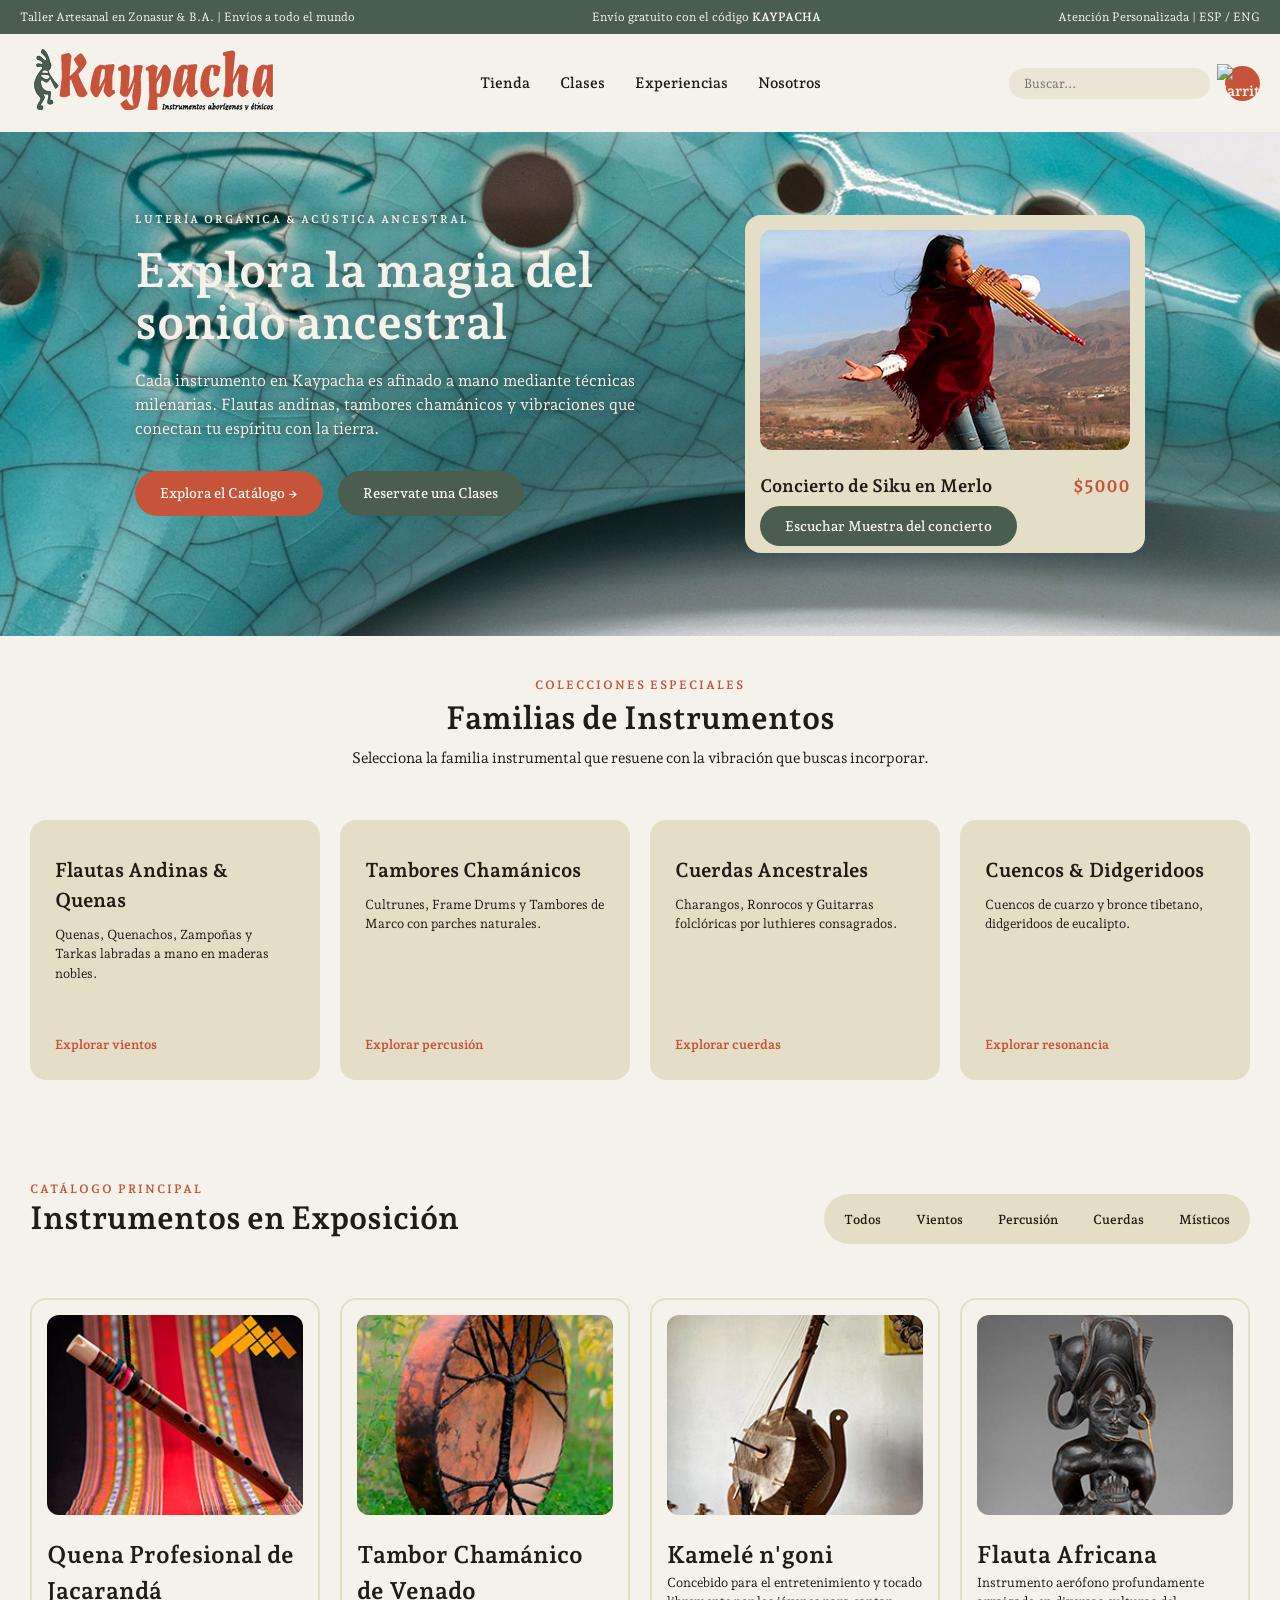
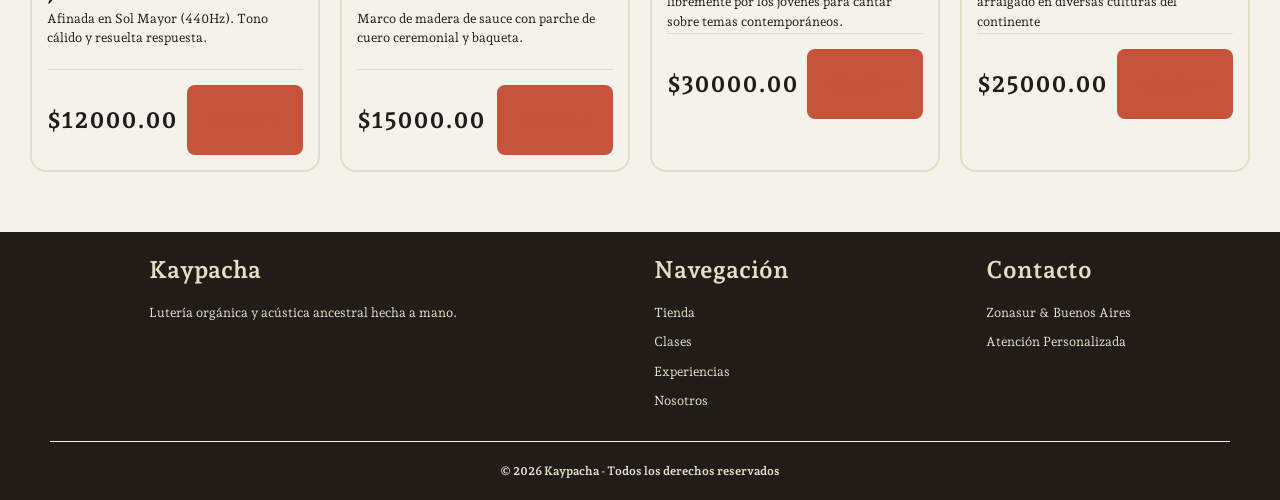
==== commit ec06eeb4: "modificacion de index y arreglo de estilos.css para entrega final" ====
--- a/index.html
+++ b/index.html
@@ -4,9 +4,9 @@
     <meta charset="UTF-8">
     <meta name="viewport" content="width=device-width, initial-scale=1.0">
     <link rel="stylesheet" href="estilos.css">
-    <title>keypacha</title>
+    <title>Kaypacha</title>
 </head>
-<body>
+<body class="pagina-inicio">
     <header>
         <div class="green_bar">
             <span>Taller Artesanal en Zonasur & B.A. | Envíos a todo el mundo</span>
@@ -14,8 +14,8 @@
             <span>Atención Personalizada | ESP / ENG</span>
         </div>
         <nav>
-            <div><a href="index.html"><img src="img/logo.gif" alt="keypacha"></a></div>
-            <ul>
+            <div><a href="index.html"><img src="img/logo.gif" alt="Kaypacha"></a></div>
+            <ul class="pc_nav">
                 <li><a href="index.html">Tienda</a></li>
                 <li><a href="clases.html">Clases</a></li>
                 <li><a href="experiencias.html">Experiencias</a></li>
@@ -23,9 +23,15 @@
             </ul>
             <div class="search_section">
                 <input type="text" class="search_bar" placeholder="Buscar...">
-                <a href="#" class="icono-carrito"><img src="img/carrito.svg" alt=""></a>
+                <a href="#" class="icono-carrito"><img src="img/carrito.svg" alt="Carrito"></a>
             </div>
         </nav>
+        <ul class="mobile_nav">
+            <li><a href="index.html">Tienda</a></li>
+            <li><a href="clases.html">Clases</a></li>
+            <li><a href="experiencias.html">Experiencias</a></li>
+            <li><a href="nosotros.html">Nosotros</a></li>
+        </ul>
     </header>
     <main>
         <section class="front">
@@ -39,7 +45,7 @@
                 </div>
             </div>
             <div class="front_card">
-                <img src="img/siku.jpg" alt="siku">
+                <img src="img/siku.jpg" alt="Siku">
                 <div class="front_card_conteiner">
                     <h2>Concierto de Siku en Merlo</h2>
                     <h3 class="price">$5000</h3>
@@ -78,7 +84,7 @@
                 </div>
             </div>
         </section>
-        <section class="catalog">
+        <section class="catalog" id="tienda">
             <div class="catalog_header">
                 <div>
                     <h3>CATÁLOGO PRINCIPAL</h3>
@@ -94,7 +100,7 @@
             </div>
             <div class="products_grid">
                 <div class="product_card">
-                    <img src="img/qna.jpg" alt="">
+                    <img src="img/qna.jpg" alt="Quena Profesional de Jacarandá">
                     <h2>Quena Profesional de Jacarandá</h2>
                     <p>Afinada en Sol Mayor (440Hz). Tono cálido y resuelta respuesta.</p>
                     <div class="product_card_footer">
@@ -103,7 +109,7 @@
                     </div>
                 </div>
                 <div class="product_card">
-                    <img src="img/tm.jpg" alt="">
+                    <img src="img/tm.jpg" alt="Tambor Chamánico de Venado">
                     <h2>Tambor Chamánico de Venado</h2>
                     <p>Marco de madera de sauce con parche de cuero ceremonial y baqueta.</p>
                     <div class="product_card_footer">
@@ -112,7 +118,7 @@
                     </div>
                 </div>
                 <div class="product_card">
-                    <img src="img/km.jpg" alt="">
+                    <img src="img/km.jpg" alt="Kamelé n'goni">
                     <h2>Kamelé n'goni</h2>
                     <p>Concebido para el entretenimiento y tocado libremente por los jóvenes para cantar sobre temas contemporáneos.</p>
                     <div class="product_card_footer">
@@ -121,7 +127,7 @@
                     </div>
                 </div>
                 <div class="product_card">
-                    <img src="img/fl.jpg" alt="">
+                    <img src="img/fl.jpg" alt="Flauta Africana">
                     <h2>Flauta Africana</h2>
                     <p>Instrumento aerófono profundamente arraigado en diversas culturas del continente</p>
                     <div class="product_card_footer">
@@ -133,23 +139,25 @@
         </section>
     </main>
     <footer>
-        <div>
+        <div class="text">
             <div>
-                <h2></h2>
-                <p></p>
+                <h2>Kaypacha</h2>
+                <p>Lutería orgánica y acústica ancestral hecha a mano.</p>
             </div>
             <div>
-                <h2></h2>
-                <a href=""></a>
-                <a href=""></a>
+                <h2>Navegación</h2>
+                <a href="index.html">Tienda</a>
+                <a href="clases.html">Clases</a>
+                <a href="experiencias.html">Experiencias</a>
+                <a href="nosotros.html">Nosotros</a>
             </div>
             <div>
-                <h2></h2>
-                <a href=""></a>
-                <a href=""></a>
+                <h2>Contacto</h2>
+                <a href="#">Zonasur & Buenos Aires</a>
+                <a href="#">Atención Personalizada</a>
             </div>
         </div>
-        <h3></h3>
+        <h3>© 2026 Kaypacha - Todos los derechos reservados</h3>
     </footer>
 </body>
 </html>
--- a/estilos.css
+++ b/estilos.css
@@ -1,7 +1,7 @@
-@charset "UFT -8";
-
+@charset "UTF-8";
 @import url('https://fonts.googleapis.com/css2?family=Andada+Pro:wght@400;600;700&display=swap');
 
+/*---general---*/
 :root {
     --color-fondo: #F5F2EC;
     --color-tarjetas: #E4DEC7;
@@ -15,6 +15,8 @@
     margin: 0;
     padding: 0;
     box-sizing: border-box;
+    text-decoration: none;
+    list-style: none;
 }
 
 body {
@@ -24,10 +26,16 @@
     line-height: 1.5;
 }
 
+/*---clases, exp y nosotros---*/
 .contenedor {
     max-width: 1200px;
     margin: 0 auto;
     padding: 0 20px;
+}
+
+.contenedor-centrado {
+    justify-content: center;
+    text-align: center;
 }
 
 .top-bar {
@@ -75,6 +83,18 @@
     text-decoration: none;
     font-weight: 600;
     font-size: 15px;
+    padding: 6px 14px; 
+    border-radius: 20px; 
+    transition: all 0.3s ease; 
+}
+
+nav a:hover {
+    background-color: var(--color-verde); 
+    color: var(--color-fondo); 
+}
+
+nav a.activo {
+    color: var(--color-terracota);
 }
 
 .header-acciones {
@@ -93,26 +113,49 @@
     width: 220px;
 }
 
+.enlace-carrito {
+    text-decoration: none;
+    display: flex;
+    align-items: center;
+}
+
 .icono-carrito {
     background-color: var(--color-terracota);
-    color: var(--color-fondo);
-    width: 35px;
-    height: 35px;
+    width: 56px;  
+    height: 56px;
     border-radius: 50%;
     display: flex;
     justify-content: center;
     align-items: center;
     text-decoration: none;
-    font-weight: bold;
+    flex-shrink: 0;
+    transition: transform 0.2s ease;
+}
+
+.img-carrito {
+    width: 31px;  
+    height: 31px;
+    display: block;
+    object-fit: contain;
 }
 
 .hero {
-    background-color: #726c66;
+    background-color: #726c66; 
     background-image: linear-gradient(rgba(80, 75, 70, 0.527), rgba(80, 75, 70, 0.007)), url('img/oca.jpg');
     background-size: cover;
     background-position: center;
-    padding: 80px 0;
-    color: var(--color-fondo);
+    padding: 80px 0; 
+    color: var(--color-fondo);
+}
+
+.hero-experiencias {
+    background-image: linear-gradient(rgba(80, 75, 70, 0.9), rgba(80, 75, 70, 0.8)), url('img/xp.jpg');
+    padding: 60px 0;
+}
+
+.hero-nosotros {
+    background-image: linear-gradient(rgba(80, 75, 70, 0.9), rgba(80, 75, 70, 0.8)), url('img/ky.pjg.jpg');
+    padding: 60px 0;
 }
 
 .hero .contenedor {
@@ -141,9 +184,21 @@
     margin-bottom: 20px;
 }
 
+.hero-titulo {
+    font-size: 48px;
+    line-height: 1.1;
+    margin-bottom: 10px;
+}
+
 .hero p {
     font-size: 16px;
     margin-bottom: 30px;
+    max-width: 500px;
+}
+
+.hero-bajada {
+    font-size: 16px;
+    margin: 0 auto;
     max-width: 500px;
 }
 
@@ -157,21 +212,52 @@
     font-size: 14px;
 }
 
+.btn-centrado {
+    text-align: center;
+    margin-top: 20px;
+    display: inline-block;
+}
+
 .seccion-categorias {
     padding: 80px 0;
     background-color: var(--color-fondo);
     text-align: center;
 }
 
+.subtitulo-seccion {
+    color: var(--color-terracota);
+    font-size: 12px;
+    font-weight: bold;
+    letter-spacing: 2px;
+    display: block;
+    margin-bottom: 10px;
+}
+
 .titulo-centrado {
     font-size: 32px;
     margin-bottom: 5px;
+}
+
+.titulo-nosotros {
+    font-size: 32px;
+    margin-bottom: 20px;
 }
 
 .grid-4-columnas {
     display: grid;
     grid-template-columns: repeat(auto-fit, minmax(250px, 1fr));
     gap: 20px;
+}
+
+.grid-2-columnas {
+    grid-template-columns: repeat(2, 1fr);
+    margin-top: 40px;
+}
+
+.grid-nosotros-layout {
+    grid-template-columns: repeat(2, 1fr);
+    gap: 40px;
+    text-align: left;
 }
 
 .tarjeta-categoria {
@@ -184,6 +270,10 @@
     flex-direction: column;
 }
 
+.tarjeta-auto {
+    height: auto;
+}
+
 .tarjeta-categoria h3 {
     font-size: 20px;
     margin-bottom: 10px;
@@ -193,6 +283,48 @@
     font-size: 13px;
     color: #555;
     flex-grow: 1;
+}
+
+.texto-gris {
+    color: #555;
+}
+
+.margen-inferior,
+.texto-margen-inferior {
+    margin-bottom: 15px;
+}
+
+.texto-evento {
+    margin-top: 10px;
+}
+
+.info-evento-linea {
+    display: flex;
+    gap: 20px;
+    margin-bottom: 8px;
+}
+
+.info-evento-linea p {
+    font-size: 13px;
+    color: #555;
+    flex-grow: 0 !important;
+}
+
+.tarjeta-categoria .texto-evento {
+    font-size: 12.5px;
+    line-height: 1.4;
+}
+
+.etiqueta-evento {
+    background-color: var(--color-terracota);
+    color: var(--color-fondo);
+    padding: 5px 12px;
+    border-radius: 12px;
+    font-size: 11px;
+    font-weight: bold;
+    display: inline-block;
+    width: fit-content;
+    margin-bottom: 15px;
 }
 
 .multimedia-reproductor {
@@ -202,6 +334,80 @@
     outline: none;
 }
 
+.icono-categoria {
+    width: 40px;
+    height: 40px;
+    background-color: var(--color-fondo);
+    border-radius: 8px;
+    display: flex;
+    align-items: center;
+    justify-content: center;
+    margin-bottom: 15px;
+    overflow: hidden;
+}
+
+.img-copa {
+    width: 24px; 
+    height: 24px;
+    object-fit: contain;
+    display: block;
+}
+
+.lista-reconocimientos {
+    color: #555;
+    font-size: 14px;
+    line-height: 1.8;
+    margin-top: 15px;
+    padding-left: 15px;
+}
+
+.tarjeta-evento-compacta {
+    background-color: var(--color-tarjetas);
+    border-radius: 16px;
+    padding: 22px;
+    text-align: left;
+    height: fit-content; 
+    display: flex;
+    flex-direction: column;
+}
+
+.tarjeta-evento-compacta h3 {
+    font-size: 19px;
+    margin-bottom: 8px;
+}
+
+.tarjeta-evento-compacta .info-evento-linea {
+    display: flex;
+    gap: 15px;
+    margin-bottom: 10px;
+}
+
+.tarjeta-evento-compacta .info-evento-linea p {
+    font-size: 12px;
+    color: #555;
+}
+
+.tarjeta-evento-compacta .texto-evento {
+    font-size: 12.5px;
+    line-height: 1.4;
+    color: #555;
+    margin-bottom: 15px;
+}
+
+.tarjeta-evento-compacta .btn-evento {
+    text-align: center;
+    align-self: flex-start;
+    padding: 10px 20px;
+    font-size: 13px;
+    margin-top: 0;
+}
+
+.tarjeta-evento-compacta .btn-evento:hover,
+.btn-primario:hover {
+    background-color: var(--color-verde);
+    transition: background-color 0.3s ease;
+}
+
 footer {
     background-color: var(--color-texto);
     color: var(--color-fondo);
@@ -232,6 +438,11 @@
 .footer-columna a {
     color: var(--color-fondo);
     text-decoration: none;
+    font-size: 14px;
+    opacity: 0.8;
+}
+
+.footer-descripcion {
     font-size: 14px;
     opacity: 0.8;
 }
@@ -244,45 +455,466 @@
     opacity: 0.6;
 }
 
-.form-contenedor {
+/*---index en mobil---*/
+
+/*--------------------header index--------------------*/
+.pagina-inicio .green_bar {
+    background-color: var(--color-verde);
+    color: var(--color-fondo);
+    font-size: 12px;
+    padding: 8px 20px;
+    display: flex;
+    justify-content: space-between;
+    align-items: start;
+    gap: 15px;
+}
+
+.pagina-inicio header {
+    padding: 0;
+    border-bottom: none;
+}
+
+.pagina-inicio nav {
+    display: flex;
+    justify-content: space-between;
+    padding: 15px 20px;
+    align-items: center;
+    gap: 0;
+}
+
+.pagina-inicio .pc_nav {
+    display: flex;
+    gap: 10px;
+}
+
+.pagina-inicio .mobile_nav {
+    display: none;
+    background-color: var(--color-fondo);
+    border-top: 1px solid var(--color-tarjetas);
+    padding: 20px;
+    justify-content: space-around;
+}
+
+.pagina-inicio .pc_nav a,
+.pagina-inicio .mobile_nav a {
+    color: var(--color-texto);
+    font-weight: 600;
+    font-size: 15px;
+    padding: 10px;
+    border-radius: 10px;
+}
+
+.pagina-inicio .search_section {
+    display: flex;
+    align-items: center;
+    gap: 15px;
+}
+
+.pagina-inicio .search_bar {
+    background-color: #E4DEC799;
+    right: 5px;
+    border: none;
+    padding: 8px 15px;
+    border-radius: 20px;
+    font-family: inherit;
+    font-size: 13px;
+    max-width: 220px;
+}
+
+.pagina-inicio .search_bar:focus {
+    outline: none;
+}
+
+.pagina-inicio .icono-carrito {
+    background-color: var(--color-terracota);
+    color: var(--color-fondo);
+    width: 35px;
+    height: 35px;
+    border-radius: 50%;
+    display: flex;
+    justify-content: center;
+    align-items: center;
+    font-weight: bold;
+}
+
+/*--------------------section .front--------------------*/
+.pagina-inicio .front {
+    display: flex;
+    background-image: url('img/oca.jpg');
+    background-size: cover;
+    background-position: center;
+    padding: 80px; 
+    color: var(--color-fondo);    
+    justify-content: space-around;
+    align-items: center;
+    flex-wrap: wrap;
+}
+
+.pagina-inicio .front_text {
+    max-width: 500px;
+}
+
+.pagina-inicio .front_text h2 {
+    font-size: 11px;
+    text-transform: uppercase;
+    letter-spacing: 2px;
+    display: block;
+    margin-bottom: 15px;
+    text-shadow: #333 0px 0px 10px;
+}
+
+.pagina-inicio .front_text h1 {
+    font-size: 48px;
+    line-height: 1.1;
+    margin-bottom: 20px;
+    text-shadow: #3333 1px 1px 10px;
+}
+
+.pagina-inicio .front_text p {
+    font-size: 16px;
+    margin-bottom: 30px;
+    max-width: 500px;
+    text-shadow: #333 0px 0px 10px;
+}
+
+.pagina-inicio .buttons {
+    display: flex;
+    gap: 15px;
+    margin-bottom: 40px;
+}
+
+.pagina-inicio .btn-primary {
+    background-color: var(--color-terracota);
+    color: var(--color-fondo);
+    padding: 12px 25px;
+    border-radius: 25px;
+    font-weight: 600;
+    font-size: 14px;
+}
+
+.pagina-inicio .btn-secondary {
+    background-color: var(--color-verde);
+    color: var(--color-fondo);
+    padding: 12px 25px;
+    border-radius: 25px;
+    font-weight: 600;
+    font-size: 14px;
+}
+
+/*----------front_card----------*/
+.pagina-inicio .front_card {
     background-color: var(--color-tarjetas);
-    padding: 40px;
+    padding: 15px;
     border-radius: 16px;
-    max-width: 700px;
-    margin: 0 auto;
-}
-
-
-
-.form-grupo {
+    width: 400px;
+    color: var(--color-texto);
+    position: relative;
+}
+
+.pagina-inicio .front_card img {
+    width: 100%;
+    height: 220px;
+    object-fit: cover;
+    border-radius: 12px;
+    margin-bottom: 15px;
+}
+
+.pagina-inicio .front_card_conteiner {
+    display: flex;
+    justify-content: space-between;
+    align-items: center;
+    margin-bottom: 15px;
+}
+
+.pagina-inicio .front_card h2 {
+    font-size: 18px;
+}
+
+.pagina-inicio .price {
+    color: var(--color-terracota);
+    font-weight: bold;
+    font-size: 18px;
+}
+
+/*--------------------section .collections--------------------*/
+.pagina-inicio .collections {
+    background-color: var(--color-fondo);
+    text-align: center;
+    padding: 40px 30px;
+}
+
+.pagina-inicio .collections .tittle {
+    font-size: 32px;
+    margin-bottom: 5px;
+}
+
+.pagina-inicio .collections .subtittle {
+    font-size: 15px;
+    margin-bottom: 50px;
+}
+
+.pagina-inicio .collections h3 {
+    color: var(--color-terracota);
+    font-size: 12px;
+    font-weight: bold;
+    letter-spacing: 2px;
+}
+
+.pagina-inicio .collections_grid {
+    display: grid;
+    grid-template-columns: repeat(auto-fit, minmax(250px, 1fr));
+    gap: 20px;
+}
+
+.pagina-inicio .collection_card {
+    background-color: var(--color-tarjetas);
+    border-radius: 16px;
+    padding: 25px;
+    text-align: left;
+    height: 260px;
     display: flex;
     flex-direction: column;
+}
+
+.pagina-inicio .collection_card img {
+    margin-bottom: 10px;
+}
+
+.pagina-inicio .collection_card h2 {
+    font-size: 20px;
+    margin-bottom: 10px;
+}
+
+.pagina-inicio .collection_card p {
+    font-size: 13px;
+    color: var(--color-texto);
+    flex-grow: 1;
+}
+
+.pagina-inicio .collection_card a {
+    color: var(--color-terracota);
+    font-weight: 700;
+    font-size: 13px;
+}
+
+/*--------------------section .catalog--------------------*/
+.pagina-inicio .catalog {
+    padding: 60px 30px;
+    background-color: var(--color-fondo);
+}
+
+.pagina-inicio .catalog_header {
+    display: flex;
+    justify-content: space-between;
+    align-items: center;
+    margin-bottom: 40px;
+    flex-wrap: wrap;
+}
+
+.pagina-inicio .catalog_header h3 {
+    color: var(--color-terracota);
+    font-size: 12px;
+    font-weight: bold;
+    letter-spacing: 2px;
+}
+
+.pagina-inicio .catalog_header h2 {
+    font-size: 32px;
+    line-height: 40px;
     margin-bottom: 20px;
 }
 
-.form-grupo label {
+.pagina-inicio .filters {
+    background-color: var(--color-tarjetas);
+    padding: 5px;
+    border-radius: 30px;
+    display: flex;
+    gap: 5px;
+}
+
+.pagina-inicio .button_filter {
+    padding: 8px 15px;
+    border-radius: 20px;
+    cursor: pointer;
+    transition: all 0.3s ease;
+}
+
+.pagina-inicio .button_filter a {
+    color: var(--color-texto);
+    font-family: inherit;
+    font-weight: 600;
     font-size: 13px;
-    font-weight: 700;
-    margin-bottom: 8px;
+}
+
+.pagina-inicio .products_grid {
+    display: grid;
+    grid-template-columns: repeat(auto-fit, minmax(250px, 1fr));
+    gap: 20px;
+}
+
+.pagina-inicio .product_card {
+    background-color: var(--color-fondo);
+    border: 2px solid var(--color-tarjetas);
+    border-radius: 16px;
+    padding: 15px;
+    position: relative;
+}
+
+.pagina-inicio .product_card img {
+    width: 100%;
+    height: 200px;
+    object-fit: cover;
+    border-radius: 12px;
+    margin-bottom: 15px;
+}
+
+.pagina-inicio .product_card a {
+    color: var(--color-terracota);
+    font-weight: 600;
+    font-size: 18px;
+    line-height: 40px;
+}
+
+.pagina-inicio .product_card p {
+    font-size: 13px;
     color: var(--color-texto);
-    text-transform: uppercase;
-    letter-spacing: 1px;
-}
-
-.form-grupo input,
-.form-grupo select,
-.form-grupo textarea {
-    padding: 12px 15px;
-    border: 1px solid rgba(34, 28, 24, 0.2);
+    margin-bottom: 20px;
+    height: 40px; 
+}
+
+.pagina-inicio .product_card_footer {
+    display: flex;
+    justify-content: space-between;
+    align-items: center;
+    border-top: 1px solid var(--color-tarjetas);
+    padding-top: 15px;
+}
+
+.pagina-inicio .add_button {
+    background-color: var(--color-terracota);
+    color: var(--color-fondo);
+    font-size: 18px;
+    border: none;
+    padding: 15px 20px;
     border-radius: 8px;
-    background-color: var(--color-fondo);
+    font-weight: bold;
     font-family: inherit;
-    font-size: 15px;
-    color: var(--color-texto);
-}
-
-.multimedia-reproductor {
-    width: 100%;
-    border-radius: 12px;
-    margin-top: 15px;
+    cursor: pointer;
+}
+
+/*--------------------Footer index--------------------*/
+.pagina-inicio footer {
+    background-color: var(--color-texto);
+    padding: 20px 50px;
+}
+
+.pagina-inicio footer .text {
+    display: flex;
+    justify-content: space-around;
+    border-bottom: 1px solid var(--color-fondo);
+    padding-bottom: 20px;
+    margin-bottom: 20px;
+}
+
+.pagina-inicio .text div {
+    display: flex;
+    flex-direction: column;
+}
+
+.pagina-inicio footer h2 {
+    color: var(--color-tarjetas);
+    margin-bottom: 15px;
+}
+
+.pagina-inicio footer p,
+.pagina-inicio footer a {
+    color: var(--color-tarjetas);
+    font-size: 13px;
+    margin-bottom: 10px;
+}
+
+.pagina-inicio footer h3 {
+    color: var(--color-tarjetas);
+    font-size: 12px;
+    text-align: center;
+}
+
+/*--------------------galeria index--------------------*/
+.pagina-inicio .galery {
+    display: flex;
+    justify-content: center;
+    padding: 80px 0;
+}
+
+.pagina-inicio .galery img {
+    width: 500px;
+    height: auto;
+    border-radius: 20px;
+}
+
+.pagina-inicio .galery a {
+    color: var(--color-fondo);
+    font-weight: 600;
+    font-size: 18px;
+    position: absolute;
+    top: 10px;
+    left: 10px;
+    padding: 20px;
+    background-color: var(--color-verde);
+    border-radius: 20px;
+}
+
+/*--------------------media queries index--------------------*/
+@media (hover: hover) {
+    .pagina-inicio nav li :hover {
+        background-color: var(--color-verde);
+        color: var(--color-fondo);
+    }
+    .pagina-inicio .btn-primary:hover {
+        background-color: var(--color-verde);
+        color: var(--color-fondo);
+    }
+    .pagina-inicio .btn-secondary:hover {
+        background-color: var(--color-terracota);
+        color: var(--color-fondo);
+    }
+    .pagina-inicio .button_filter:hover {
+        background-color: var(--color-terracota);
+    }
+    .pagina-inicio .add_button:hover {
+        background-color: var(--color-verde);
+    }
+}
+
+@media screen and (max-width: 1200px) {
+    .pagina-inicio .search_bar {
+        width: 400px;
+    }
+    .pagina-inicio .pc_nav {
+        display: none;
+    }
+    .pagina-inicio .mobile_nav {
+        display: flex;
+        gap: 10px;
+        margin-top: 15px;
+    }
+}
+
+@media screen and (max-width: 600px) {
+    .pagina-inicio .front {
+        padding: 80px 30px;
+    }
+    .pagina-inicio .search_bar {
+        width: 33px;
+    }
+    .pagina-inicio .search_bar:focus {
+        width: 150px;
+    }
+    .pagina-inicio .search_section .lupa {
+        display: inline;
+    }
+    .pagina-inicio footer .text {
+        flex-direction: column;
+        gap: 20px;
+    }
 }
